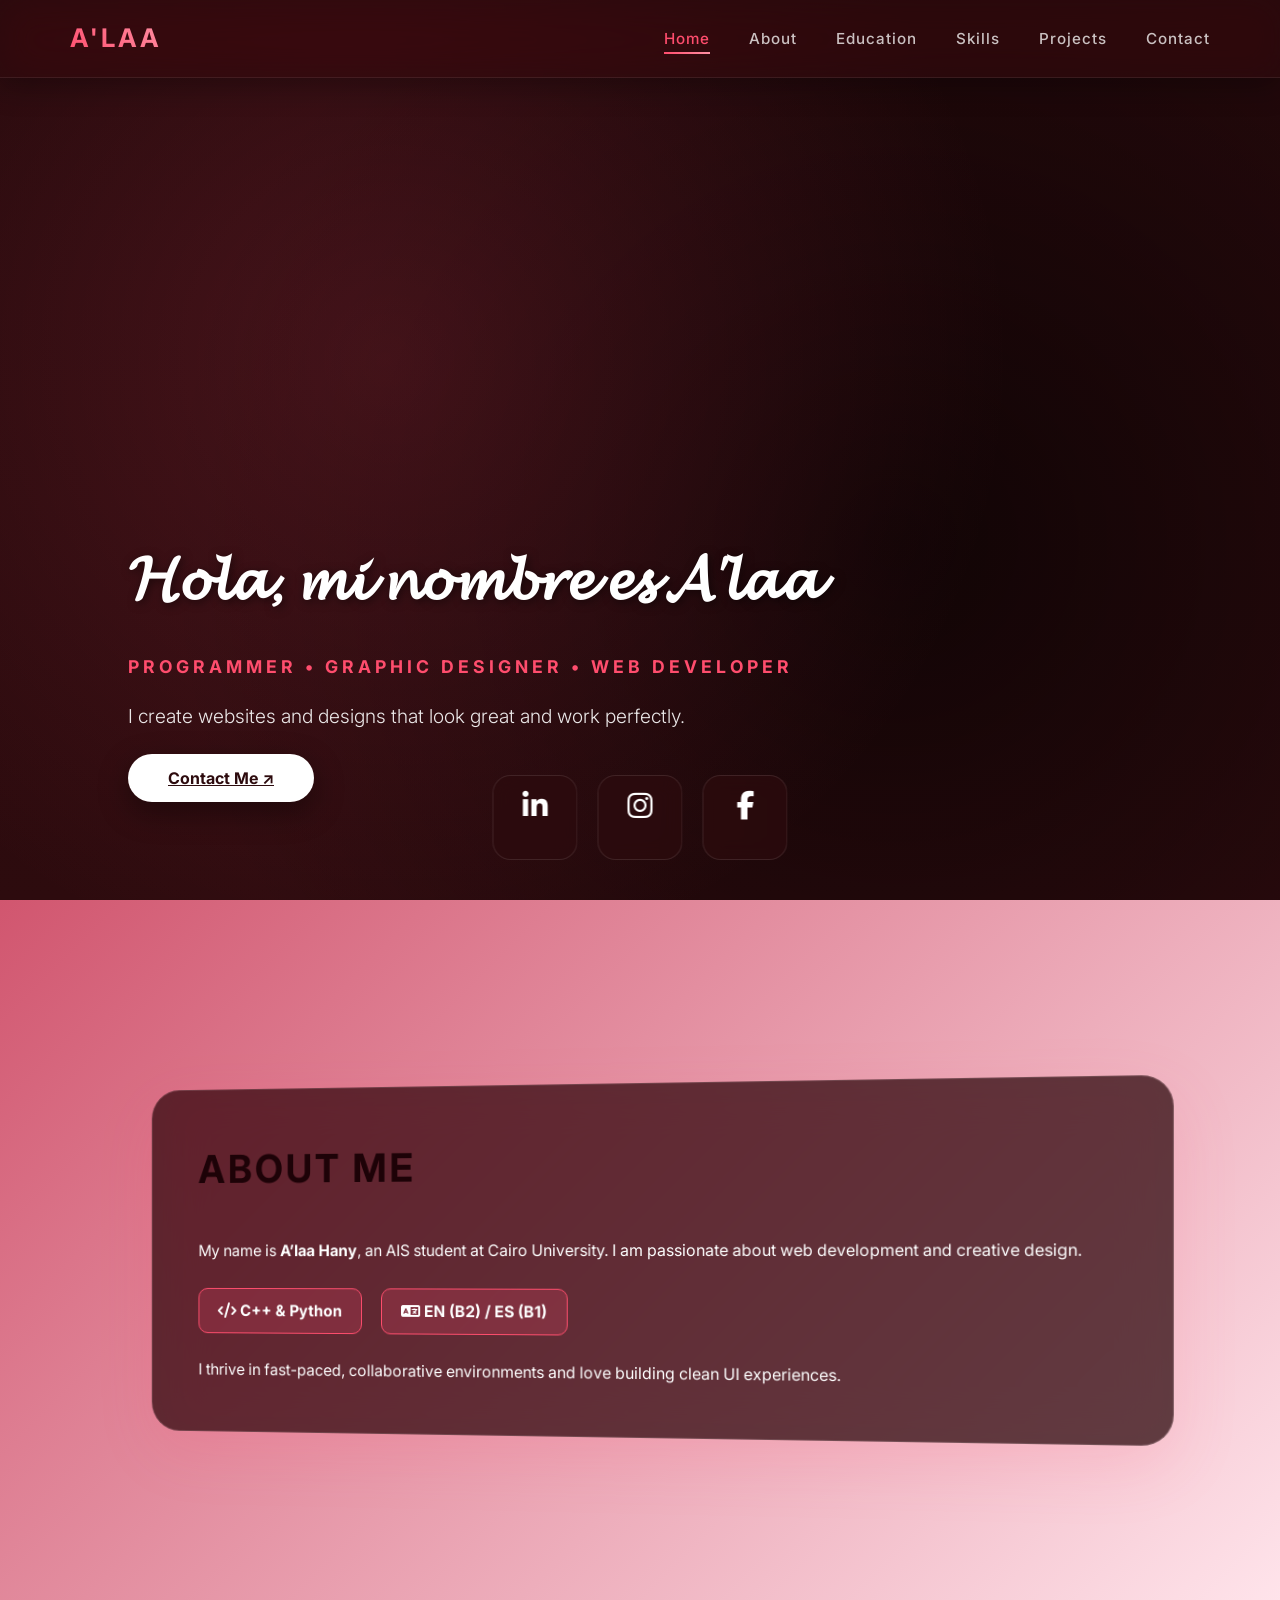
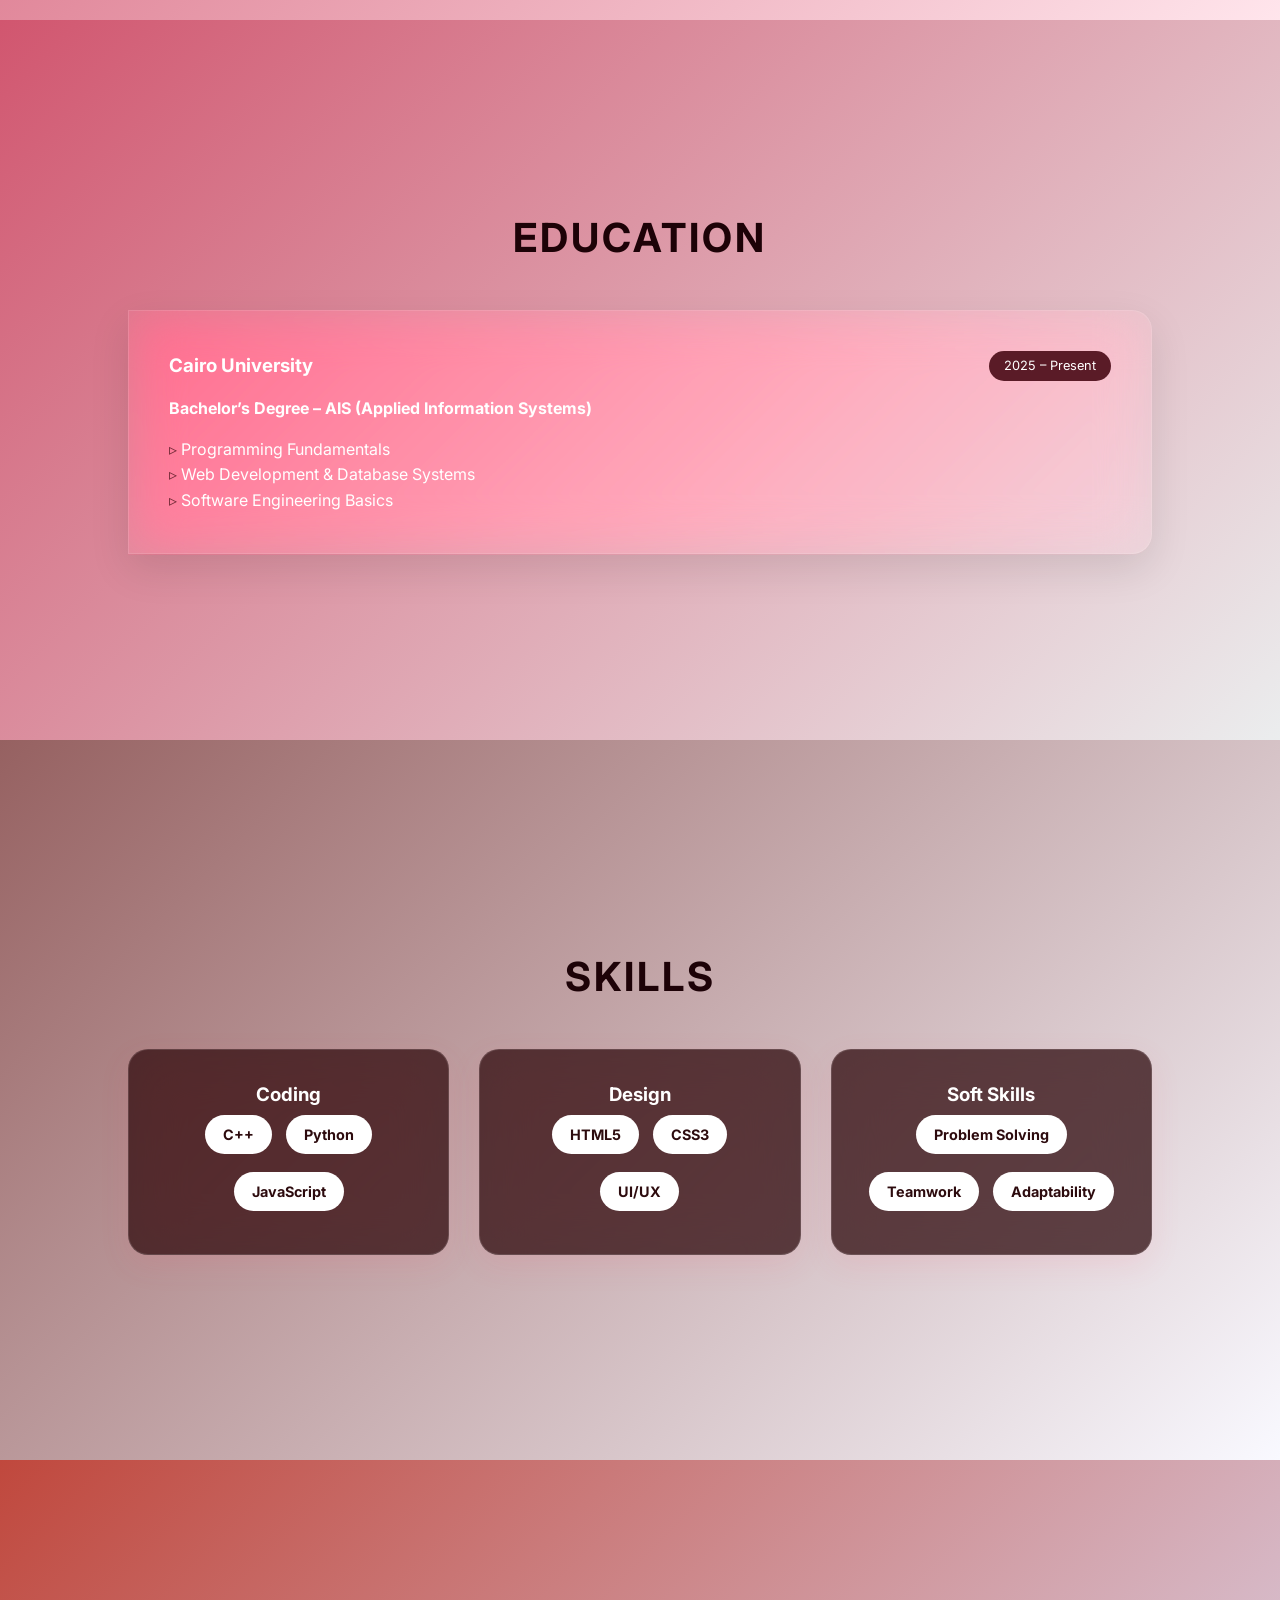
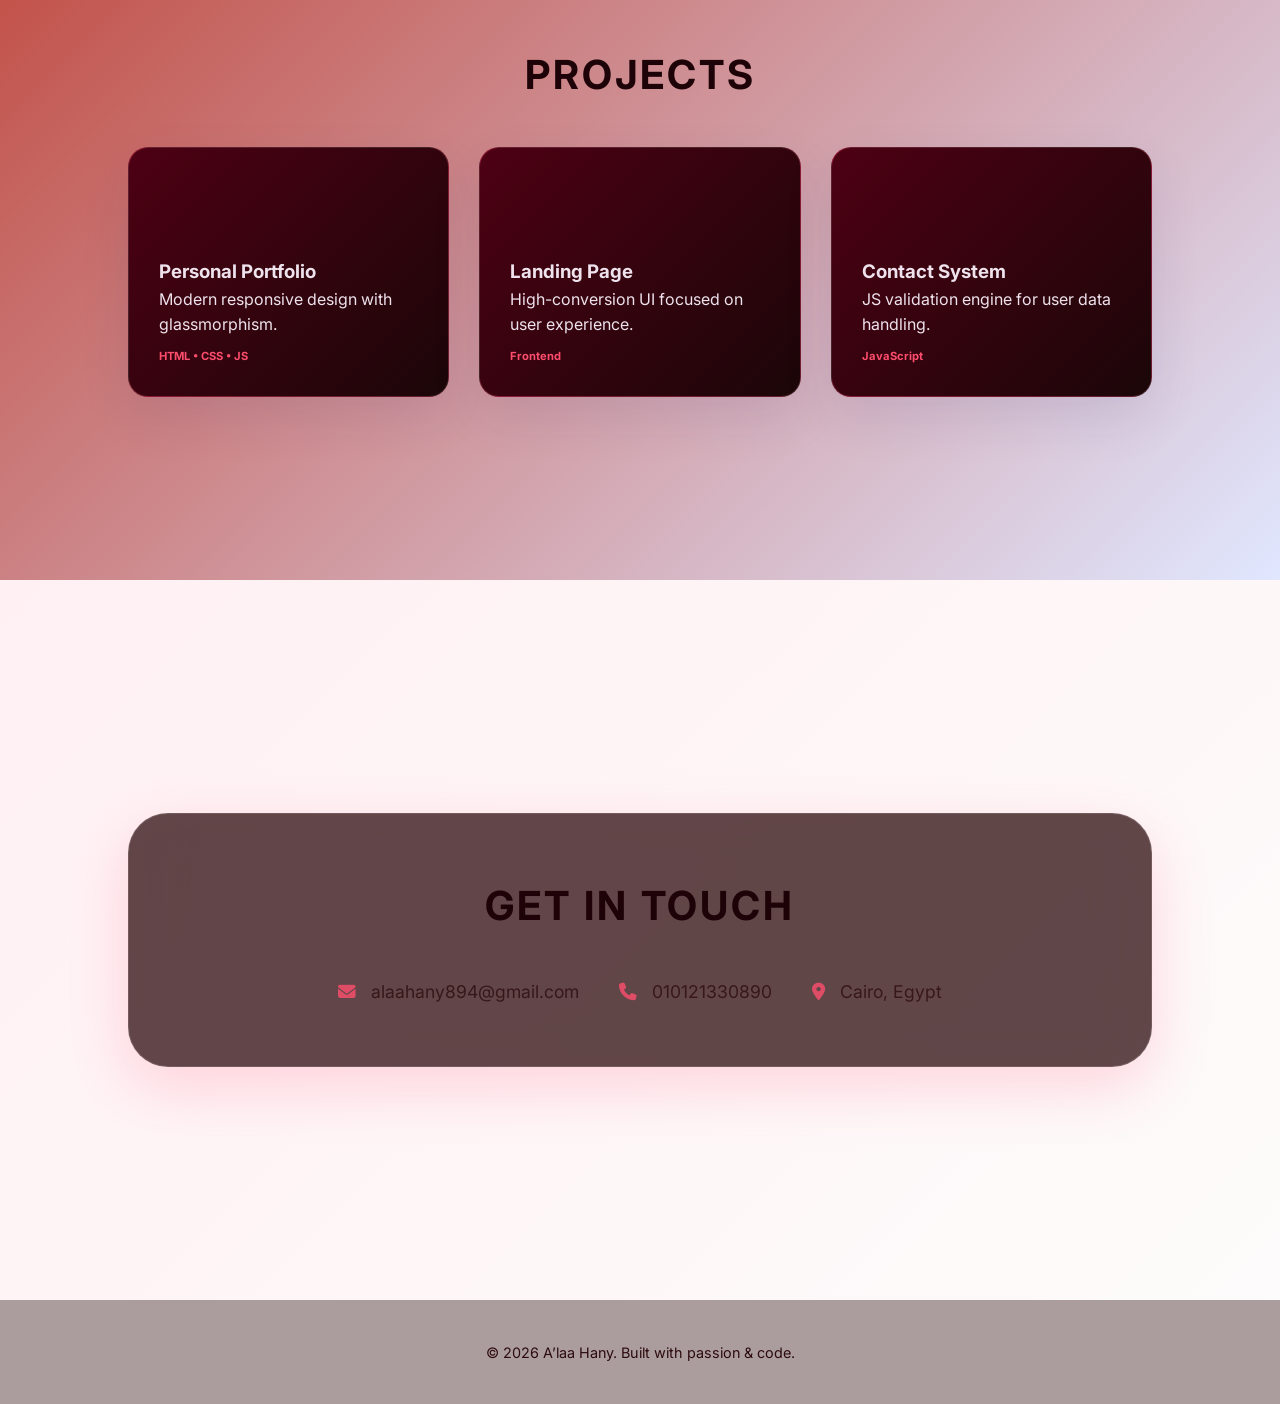
==== index.html @ 89773903 "Add files via upload" ====
<!DOCTYPE html>
<html lang="en">

<head>
    <meta charset="UTF-8">
    <meta name="viewport" content="width=device-width, initial-scale=1.0">
    <title>A'laa Hany | Portfolio</title>

    <link rel="stylesheet" href="https://cdnjs.cloudflare.com/ajax/libs/font-awesome/6.5.1/css/all.min.css">
    <link href="https://fonts.googleapis.com/css2?family=Great+Vibes&family=Inter:wght@300;400;700&display=swap"
        rel="stylesheet">

    <link rel="stylesheet" href="style.css">
</head>

<body>

    <!-- ================= NAVBAR ================= -->
    <nav>
        <div class="logo">A'laa</div>
        <div class="nav-links">
            <a href="#home" class="active">Home</a>
            <a href="#about">About</a>
            <a href="#education">Education</a>
            <a href="#skills">Skills</a>
            <a href="#projects">Projects</a>
            <a href="#contact">Contact</a>
        </div>
    </nav>

    <!-- ================= HERO ================= -->
    <section class="hero" id="home">
        <div class="hero-content">
            <h2 class="spanish-intro">𝓗𝓸𝓵𝓪, 𝓶𝓲 𝓷𝓸𝓶𝓫𝓻𝓮 𝓮𝓼 𝓐'𝓵𝓪𝓪</h2>

            <div class="roles">
                <span>Programmer</span> • <span>Graphic Designer</span> • <span>Web Developer</span>
            </div>

            <p class="description">
                I create websites and designs that look great and work perfectly.
            </p>

            <!-- FIXED BUTTON -->
            <a href="#contact" class="btn-primary">Contact Me ↗</a>
        </div>
    </section>

    <!-- ================= SOCIAL ================= -->
    <div class="social-icons">
        <a href="https://www.linkedin.com" target="_blank" class="icon linkedin">
            <i class="fa-brands fa-linkedin-in"></i>
            <span>LinkedIn</span>
        </a>

        <a href="https://www.instagram.com" target="_blank" class="icon instagram">
            <i class="fa-brands fa-instagram"></i>
            <span>Instagram</span>
        </a>

        <a href="https://www.facebook.com" target="_blank" class="icon facebook">
            <i class="fa-brands fa-facebook-f"></i>
            <span>Facebook</span>
        </a>
    </div>

    <!-- ================= ABOUT ================= -->
    <section class="section about-section" id="about">
        <div class="container">
            <div class="about-grid">
                <div class="about-text-box">
                    <h2 class="section-title">About Me</h2>

                    <p>
                        My name is <strong>A’laa Hany</strong>, an AIS student at Cairo University.
                        I am passionate about web development and creative design.
                    </p>

                    <div class="about-highlights">
                        <div class="highlight-item"><i class="fa-solid fa-code"></i> C++ & Python</div>
                        <div class="highlight-item"><i class="fa-solid fa-language"></i> EN (B2) / ES (B1)</div>
                    </div>

                    <p>
                        I thrive in fast-paced, collaborative environments and love building clean UI experiences.
                    </p>
                </div>
            </div>
        </div>
    </section>

    <!-- ================= EDUCATION ================= -->
    <section class="section education-section" id="education">
        <div class="container">
            <h2 class="section-title center">Education</h2>

            <div class="edu-card">
                <div class="edu-header">
                    <h3>Cairo University</h3>
                    <span class="year-badge">2025 – Present</span>
                </div>

                <h4>Bachelor’s Degree – AIS (Applied Information Systems)</h4>

                <ul class="edu-list">
                    <li>Programming Fundamentals</li>
                    <li>Web Development & Database Systems</li>
                    <li>Software Engineering Basics</li>
                </ul>
            </div>
        </div>
    </section>

    <!-- ================= SKILLS ================= -->
    <section class="section skills-section" id="skills">
        <div class="container">
            <h2 class="section-title center">Skills</h2>

            <div class="skills-grid">
                <div class="skill-category">
                    <h3>Coding</h3>
                    <div class="skill-tag">C++</div>
                    <div class="skill-tag">Python</div>
                    <div class="skill-tag">JavaScript</div>
                </div>

                <div class="skill-category">
                    <h3>Design</h3>
                    <div class="skill-tag">HTML5</div>
                    <div class="skill-tag">CSS3</div>
                    <div class="skill-tag">UI/UX</div>
                </div>

                <div class="skill-category">
                    <h3>Soft Skills</h3>
                    <div class="skill-tag">Problem Solving</div>
                    <div class="skill-tag">Teamwork</div>
                    <div class="skill-tag">Adaptability</div>
                </div>
            </div>
        </div>
    </section>

    <!-- ================= PROJECTS ================= -->
    <section class="section projects-section" id="projects">
        <div class="container">
            <h2 class="section-title center">Projects</h2>

            <div class="projects-grid">
                <div class="project-card">
                    <div class="p-content">
                        <h3>Personal Portfolio</h3>
                        <p>Modern responsive design with glassmorphism.</p>
                        <span class="p-tech">HTML • CSS • JS</span>
                    </div>
                </div>

                <div class="project-card">
                    <div class="p-content">
                        <h3>Landing Page</h3>
                        <p>High-conversion UI focused on user experience.</p>
                        <span class="p-tech">Frontend</span>
                    </div>
                </div>

                <div class="project-card">
                    <div class="p-content">
                        <h3>Contact System</h3>
                        <p>JS validation engine for user data handling.</p>
                        <span class="p-tech">JavaScript</span>
                    </div>
                </div>
            </div>
        </div>
    </section>

    <!-- ================= CONTACT ================= -->
    <section class="section contact-section" id="contact">
        <div class="container">
            <div class="contact-box">
                <h2 class="section-title">Get In Touch</h2>

                <div class="contact-info">
                    <div class="c-item"><i class="fa-solid fa-envelope"></i> alaahany894@gmail.com</div>
                    <div class="c-item"><i class="fa-solid fa-phone"></i> 010121330890</div>
                    <div class="c-item"><i class="fa-solid fa-location-dot"></i> Cairo, Egypt</div>
                </div>
            </div>
        </div>
    </section>

    <!-- ================= FOOTER ================= -->
    <footer class="footer">
        <p>© 2026 A’laa Hany. Built with passion & code.</p>
    </footer>

</body>

</html>
---- style.css ----
/* =========================
   ROOT & RESET
========================= */
:root {
    --burgundy-deep: #2d0b0e;
    --burgundy-main: #800020;
    --burgundy-glass: rgba(45, 11, 14, 0.75);
    --text-white: #ffffff;
    --fb-color: #1877F2;
    --li-color: #0077b5;
    --ig-grad: linear-gradient(45deg, #f09433 0%, #e6683c 25%, #dc2743 50%, #cc2366 75%, #bc1888 100%);
}

* {
    margin: 0;
    padding: 0;
    box-sizing: border-box;
}

html { scroll-behavior: smooth; }

body {
    font-family: 'Inter', sans-serif;
    background-color: var(--burgundy-deep);
    color: var(--text-white);
    overflow-x: hidden;
    line-height: 1.6;
}

/* =========================
   CINEMATIC HERO ANIMATION
========================= */
.hero {
    height: 100vh;
    display: flex;
    align-items: flex-end;
    padding: 0 0 12vh 10%;

    position: relative;
    overflow: hidden;

    background: url('../Lolawork/image/background.jpg') center/cover no-repeat;

    animation: cinematicMove 25s ease-in-out infinite alternate;
}

/* Overlay متحرك */
.hero::before {
    content: "";
    position: absolute;
    inset: 0;

    background: radial-gradient(circle at 30% 40%, rgba(255, 77, 109, 0.15), transparent 60%),
                radial-gradient(circle at 70% 60%, rgba(0, 0, 0, 0.6), transparent 70%),
                linear-gradient(to bottom, rgba(0,0,0,0.2), var(--burgundy-deep));

    z-index: 1;

    animation: overlayMove 20s ease-in-out infinite alternate;
}

/* content فوق */
.hero-content {
    position: relative;
    z-index: 2;
}

/* =========================
   KEYFRAMES
========================= */

/* حركة كاميرا (Zoom + Pan) */
@keyframes cinematicMove {
    0% {
        background-position: center;
        transform: scale(1);
    }
    50% {
        background-position: 55% 45%;
        transform: scale(1.05);
    }
    100% {
        background-position: 45% 55%;
        transform: scale(1.08);
    }
}

/* حركة الضوء */
@keyframes overlayMove {
    0% {
        opacity: 0.7;
        filter: blur(0px);
    }
    50% {
        opacity: 0.9;
        filter: blur(2px);
    }
    100% {
        opacity: 0.75;
        filter: blur(1px);
    }
}
/* =========================
   NAVBAR (HIGH-END STYLE)
========================= */
nav {
    display: flex;
    justify-content: space-between;
    align-items: center;

    position: fixed;
    top: 0;
    left: 0;

    width: 100%;
    padding: 18px 70px;

    background: rgba(45, 11, 14, 0.65);
    backdrop-filter: blur(18px) saturate(180%);

    border-bottom: 1px solid rgba(255, 255, 255, 0.08);

    box-shadow: 0 8px 30px rgba(0, 0, 0, 0.3);

    z-index: 1000;
}

/* LOGO */
.logo {
    font-weight: 700;
    font-size: 1.6rem;
    letter-spacing: 3px;
    text-transform: uppercase;

    background: linear-gradient(45deg, #ff4d6d, #ff8fa3);
    -webkit-background-clip: text;
    -webkit-text-fill-color: transparent;

    cursor: pointer;
    transition: 0.3s;
}

.logo:hover {
    transform: scale(1.05);
}

/* NAV LINKS */
.nav-links a {
    position: relative;

    color: white;
    text-decoration: none;
    margin-left: 35px;

    font-size: 0.95rem;
    font-weight: 500;
    letter-spacing: 1px;

    opacity: 0.75;
    transition: all 0.3s ease;
}

/* Hover effect (color + glow) */
.nav-links a:hover {
    opacity: 1;
    color: #ff4d6d;
}

/* Active link */
.nav-links a.active {
    opacity: 1;
    color: #ff4d6d;
}

/* Underline animation */
.nav-links a::after {
    content: "";
    position: absolute;
    left: 0;
    bottom: -6px;

    width: 0%;
    height: 2px;

    background: linear-gradient(90deg, #ff4d6d, #ff8fa3);
    transition: 0.3s ease;
}

.nav-links a:hover::after,
.nav-links a.active::after {
    width: 100%;
}

/* Optional: subtle hover lift */
.nav-links a:hover {
    transform: translateY(-2px);
}

/* =========================
   HERO SECTION & ANIMATIONS
========================= */
.hero {
    height: 100vh;
    display: flex;
    align-items: flex-end;
    padding: 0 0 12vh 10%;
}

.hero-content { animation: heroIntro 1.5s ease-out; }

.spanish-intro {
    font-family: 'Great Vibes', cursive;
    font-size: 4rem;
    margin-bottom: 15px;
    text-shadow: 2px 2px 10px rgba(0,0,0,0.5);
}
/* =========================
   NEW HIGH-END LIGHT SECTIONS
========================= */

/* خلفية عامة لكل السيكشنز بعد الهيرو */
.section {
    position: relative;
    z-index: 1;
}

/* =========================
   ABOUT (Soft Glass Light)
========================= */
.about-section {
    background: linear-gradient(135deg, #d1566f, #ffe5ec);
}

.about-grid {
    background: rgba(255,255,255,0.7);
    backdrop-filter: blur(20px);
    border: 1px solid rgba(255, 77, 109, 0.2);
    box-shadow: 0 20px 60px rgba(255, 77, 109, 0.15);
}

.section-title {
    color: #b3003c;
}

/* =========================
   EDUCATION (Clean Luxury Card)
========================= */
.education-section {
    background: linear-gradient(135deg, #d1566f, #ebedee);
}

.edu-card {
    background: white;
      border: 1px solid rgba(255, 77, 109, 0.2);
    border-left: 6px solid #150205;
    box-shadow: 0 15px 40px rgba(0,0,0,0.1);
}

.edu-card:hover {
    transform: translateY(-8px) scale(1.02);
}

/* =========================
   SKILLS (Modern Color Blocks)
========================= */
.skills-section {
    background: linear-gradient(135deg, #966161, #f9f9ff);
}

.skill-category {
    background: linear-gradient(135deg, #be6262, #c55271);
    border: 1px solid rgba(255,77,109,0.15);
    box-shadow: 0 10px 30px rgba(255,77,109,0.1);
}

.skill-tag {
    background: #ff4d6d;
    color: white;
}

.skill-tag:hover {
    background: #b3003c;
}

/* =========================
   PROJECTS (Premium Dark-Light Mix)
========================= */
.projects-section {
    background: linear-gradient(135deg, #c0483d, #e0e7ff);
}

.project-card {
    background: linear-gradient(135deg, #e71111, #ffe5ec);
    color: #eee2ec;
    box-shadow: 0 20px 50px rgba(41, 37, 107, 0.1);
}

.project-card::before {
    background: rgba(255, 77, 109, 0.1);
}

.project-card:hover {
    transform: translateY(-10px) scale(1.03);
}

/* =========================
   CONTACT (Luxury Center Card)
========================= */
.contact-section {
    background: linear-gradient(135deg, #fff0f3, #fdfbfb);
}

.contact-box {
    background: white;
    box-shadow: 0 20px 60px rgba(255,77,109,0.2);
    border: 1px solid rgba(255,77,109,0.2);
}

.c-item {
    color: #2d0b0e;
}

/* =========================
   FOOTER (Clean Finish)
========================= */
.footer {
    background: #ffffff;
    color: #2d0b0e;
    border-top: none;
}

.roles {
    font-size: 1.1rem;
    font-weight: 700;
    text-transform: uppercase;
    letter-spacing: 4px;
    color: #ff4d6d;
    margin-bottom: 20px;
}

.description {
    font-size: 1.2rem;
    max-width: 600px;
    margin-bottom: 35px;
    font-weight: 300;
    opacity: 0.9;
}

.btn-primary {
    background: white;
    color: var(--burgundy-deep);
    border: none;
    padding: 14px 40px;
    border-radius: 50px;
    font-weight: 700;
    cursor: pointer;
    transition: 0.4s;
    box-shadow: 0 10px 30px rgba(0,0,0,0.4);
}

.btn-primary:hover {
    background: var(--burgundy-main);
    color: white;
    transform: translateY(-5px);
    box-shadow: 0 15px 35px rgba(128, 0, 32, 0.5);
}

/* =========================
   SOCIAL ICONS (DYNAMIC)
========================= */
/* =========================
   SOCIAL ICONS (HOME ONLY)
========================= */
.social-icons {
    position: absolute; /* بدل fixed */
    bottom: 40px;
    left: 50%;
    transform: translateX(-50%);

    display: flex;
    gap: 20px;

    z-index: 2; /* فوق الـ overlay */
}
.icon {
    display: flex;
    flex-direction: column; /* Icon above text */
    align-items: center;
    justify-content: center;
    width: 85px;
    height: 85px;
    background: var(--burgundy-glass);
    backdrop-filter: blur(10px);
    border: 1px solid rgba(255,255,255,0.1);
    border-radius: 18px;
    text-decoration: none;
    color: white;
    transition: 0.4s cubic-bezier(0.175, 0.885, 0.32, 1.275);
}

.icon i { font-size: 1.8rem; margin-bottom: 8px; transition: 0.3s; }
.icon span { font-size: 0.65rem; text-transform: uppercase; font-weight: 700; letter-spacing: 1px; opacity: 0; transform: translateY(10px); transition: 0.3s; }

/* HOVER STATES */
.icon:hover { transform: translateY(-15px); border-color: rgba(255,255,255,0.3); }
.icon:hover span { opacity: 1; transform: translateY(0); }

.facebook:hover { background: var(--fb-color); box-shadow: 0 10px 20px rgba(24, 119, 242, 0.4); }
.linkedin:hover { background: var(--li-color); box-shadow: 0 10px 20px rgba(0, 119, 181, 0.4); }
.instagram:hover { background: var(--ig-grad); box-shadow: 0 10px 20px rgba(220, 39, 67, 0.4); }

/* =========================
   KEYFRAMES
========================= */
@keyframes heroIntro {
    from { opacity: 0; transform: translateY(50px); filter: blur(10px); }
    to { opacity: 1; transform: translateY(0); filter: blur(0); }
}

@keyframes slowZoom {
    from { transform: scale(1); }
    to { transform: scale(1.1); }
}

/* Responsive */
@media (max-width: 768px) {
    nav { width: 95%; padding: 1rem 5%; }
    .spanish-intro { font-size: 2.8rem; }
    .social-icons { gap: 10px; }
    .icon { width: 70px; height: 70px; }
}
/* General Section Styling */
.section {
    padding: 100px 10%;
    min-height: 80vh;
    display: flex;
    align-items: center;
}

.container { width: 100%; max-width: 1100px; margin: 0 auto; }

.section-title {
    font-size: 2.5rem;
    margin-bottom: 40px;
    color: #1d0207;
    text-transform: uppercase;
    letter-spacing: 3px;
}

.section-title.center { text-align: center; }

/* ABOUT: Floating Glass Style */
.about-grid {
    background: var(--burgundy-glass);
    padding: 50px;
    border-radius: 30px;
    border: 1px solid rgba(255,255,255,0.1);
    backdrop-filter: blur(10px);
    transform: perspective(1000px) rotateY(-5deg);
    transition: 0.5s;
}

.about-grid:hover { transform: perspective(1000px) rotateY(0deg); }

.about-highlights {
    display: flex;
    gap: 20px;
    margin: 25px 0;
}

.highlight-item {
    background: rgba(255, 77, 109, 0.2);
    padding: 10px 20px;
    border-radius: 10px;
    border: 1px solid #ff4d6d;
    font-weight: bold;
}

/* EDUCATION: Modern Minimalist Card */
.edu-card {
    background: rgba(255,255,255,0.05);
    border-left: 4px solid #601623;
    padding: 40px;
    border-radius: 0 20px 20px 0;
    transition: 0.3s;
}

.edu-card:hover { background: rgba(255,255,255,0.1); transform: scale(1.02); }

.edu-header { display: flex; justify-content: space-between; align-items: center; margin-bottom: 15px; }

.year-badge { background: #5a1b27; padding: 5px 15px; border-radius: 20px; font-size: 0.8rem; }

.edu-list { list-style: none; margin-top: 15px; }
.edu-list li::before { content: "▹ "; color: #732a37; }

/* SKILLS: Staggered Tags */
.skills-grid {
    display: grid;
    grid-template-columns: repeat(auto-fit, minmax(250px, 1fr));
    gap: 30px;
}

.skill-category {
    background: var(--burgundy-glass);
    padding: 30px;
    border-radius: 20px;
    text-align: center;
}

.skill-tag {
    display: inline-block;
    background: white;
    color: var(--burgundy-deep);
    padding: 8px 18px;
    margin: 5px;
    border-radius: 50px;
    font-weight: 700;
    font-size: 0.9rem;
    transition: 0.3s;
}

.skill-tag:hover { background: #ff4d6d; color: white; transform: translateY(-5px); }

/* PROJECTS: Dark Elegant Cards */
.projects-grid {
    display: grid;
    grid-template-columns: repeat(auto-fit, minmax(300px, 1fr));
    gap: 30px;
}

.project-card {
    height: 250px;
    background: linear-gradient(135deg, var(--burgundy-main), #2d0b0e);
    border-radius: 20px;
    display: flex;
    align-items: flex-end;
    padding: 30px;
    position: relative;
    overflow: hidden;
    border: 1px solid rgba(255,255,255,0.1);
}

.project-card::before {
    content: "";
    position: absolute;
    top: 0; left: 0; width: 100%; height: 100%;
    background: rgba(0,0,0,0.4);
    transition: 0.4s;
}

.project-card:hover::before { background: rgba(0,0,0,0.1); }

.p-content { position: relative; z-index: 1; }

.p-tech { font-size: 0.7rem; color: #ff4d6d; font-weight: bold; margin-top: 10px; display: block; }

/* CONTACT & FOOTER */
.contact-box {
    width: 100%;
    text-align: center;
    background: var(--burgundy-glass);
    padding: 60px;
    border-radius: 40px;
}

.contact-info {
    display: flex;
    flex-wrap: wrap;
    justify-content: center;
    gap: 40px;
    margin-top: 30px;
}

.c-item { font-size: 1.1rem; opacity: 0.8; }
.c-item i { color: #ff4d6d; margin-right: 10px; }

.footer {
    text-align: center;
    padding: 40px;
    border-top: 1px solid rgba(255,255,255,0.1);
    font-size: 0.9rem;
    opacity: 0.6;
}

/* Responsive Fix */
@media (max-width: 768px) {
    .section { padding: 60px 5%; }
    .about-grid { transform: none; }
    .about-grid:hover { transform: none; }
}
/* =========================
   HIGH-END ANIMATION SYSTEM
========================= */

/* Scroll reveal base */
.reveal {
    opacity: 0;
    transform: translateY(60px);
    transition: all 1s cubic-bezier(0.16, 1, 0.3, 1);
}

.reveal.active {
    opacity: 1;
    transform: translateY(0);
}

/* Smooth floating effect */
@keyframes floatSoft {
    0% { transform: translateY(0px); }
    50% { transform: translateY(-10px); }
    100% { transform: translateY(0px); }
}

/* Light sweep effect */
@keyframes shine {
    0% { background-position: -200% 0; }
    100% { background-position: 200% 0; }
}

/* =========================
   ABOUT ENHANCED
========================= */
.about-grid {
    transition: 0.6s ease;
}

.about-grid:hover {
    transform: translateY(-10px) scale(1.01);
    box-shadow: 0 30px 80px rgba(255, 77, 109, 0.25);
}

/* =========================
   SKILLS ANIMATION
========================= */
.skill-category {
    animation: floatSoft 6s ease-in-out infinite;
}

.skill-category:nth-child(2) {
    animation-delay: 1s;
}

.skill-category:nth-child(3) {
    animation-delay: 2s;
}

.skill-tag {
    position: relative;
    overflow: hidden;
}

.skill-tag::before {
    content: "";
    position: absolute;
    top: 0;
    left: -200%;
    width: 200%;
    height: 100%;
    background: linear-gradient(120deg, transparent, rgba(255,255,255,0.6), transparent);
}

.skill-tag:hover::before {
    animation: shine 1s ease;
}

/* =========================
   PROJECTS HIGH-END CARD
========================= */
.project-card {
    transition: 0.6s cubic-bezier(0.16, 1, 0.3, 1);
}

.project-card:hover {
    transform: translateY(-15px) rotateX(5deg) rotateY(-5deg);
    box-shadow: 0 40px 80px rgba(0,0,0,0.2);
}

/* =========================
   CONTACT LUXURY EFFECT
========================= */
.contact-box {
    transition: 0.6s ease;
}

.contact-box:hover {
    transform: scale(1.02);
    box-shadow: 0 40px 100px rgba(139, 53, 69, 0.3);
}
.reveal {
    opacity: 0;
    transform: translateY(80px) scale(0.98);
    filter: blur(8px);
    transition: all 1s cubic-bezier(0.16, 1, 0.3, 1);
}

.reveal.active {
    opacity: 1;
    transform: translateY(0) scale(1);
    filter: blur(0);
}
.project-card,
.skill-category,
.edu-card {
    transition-delay: 0s;
}

.project-card:nth-child(1) { transition-delay: 0.1s; }
.project-card:nth-child(2) { transition-delay: 0.2s; }
.project-card:nth-child(3) { transition-delay: 0.3s; }
.project-card,
.skill-category,
.edu-card {
    transition-delay: 0s;
}

.project-card:nth-child(1) { transition-delay: 0.1s; }
.project-card:nth-child(2) { transition-delay: 0.2s; }
.project-card:nth-child(3) { transition-delay: 0.3s; }
.project-card {
    transform-style: preserve-3d;
}

.project-card:hover {
    transform: 
        translateY(-15px) 
        rotateX(8deg) 
        rotateY(-8deg)
        scale(1.03);
}
.about-grid,
.edu-card,
.skill-category,
.contact-box {
    backdrop-filter: blur(25px) saturate(180%);
    -webkit-backdrop-filter: blur(25px) saturate(180%);
    border: 1px solid rgba(255,255,255,0.12);
}
.hero::before {
    animation: glowShift 12s ease-in-out infinite alternate;
}

@keyframes glowShift {
    0% {
        background-position: 0% 50%;
        opacity: 0.6;
    }
    50% {
        opacity: 0.9;
    }
    100% {
        background-position: 100% 50%;
        opacity: 0.7;
    }
}
html {
    scroll-behavior: smooth;
}
/* =========================
   MOBILE (Phones)
========================= */
@media screen and (max-width: 576px) {

    nav {
        padding: 15px 20px;
    }

    .nav-links {
        display: none; /* ممكن بعد كده نعملها menu */
    }

    .hero {
        padding: 0 20px 10vh 20px;
        align-items: center;
        text-align: center;
    }

    .spanish-intro {
        font-size: 2.2rem;
    }

    .description {
        font-size: 1rem;
    }

    .section {
        padding: 50px 20px;
        flex-direction: column;
    }

    .about-grid {
        padding: 25px;
        transform: none;
    }

    .about-highlights {
        flex-direction: column;
    }

    .skills-grid,
    .projects-grid {
        grid-template-columns: 1fr;
    }

    .social-icons {
        gap: 10px;
    }

    .icon {
        width: 60px;
        height: 60px;
    }
}


/* =========================
   TABLET
========================= */
@media screen and (min-width: 577px) and (max-width: 992px) {

    nav {
        padding: 15px 40px;
    }

    .hero {
        padding: 0 40px 10vh 40px;
    }

    .spanish-intro {
        font-size: 3rem;
    }

    .section {
        padding: 70px 40px;
    }

    .skills-grid {
        grid-template-columns: repeat(2, 1fr);
    }

    .projects-grid {
        grid-template-columns: repeat(2, 1fr);
    }
}


/* =========================
   LAPTOP & DESKTOP
========================= */
@media screen and (min-width: 993px) {

    .hero {
        padding: 0 0 12vh 10%;
    }

    .skills-grid {
        grid-template-columns: repeat(3, 1fr);
    }

    .projects-grid {
        grid-template-columns: repeat(3, 1fr);
    }
}
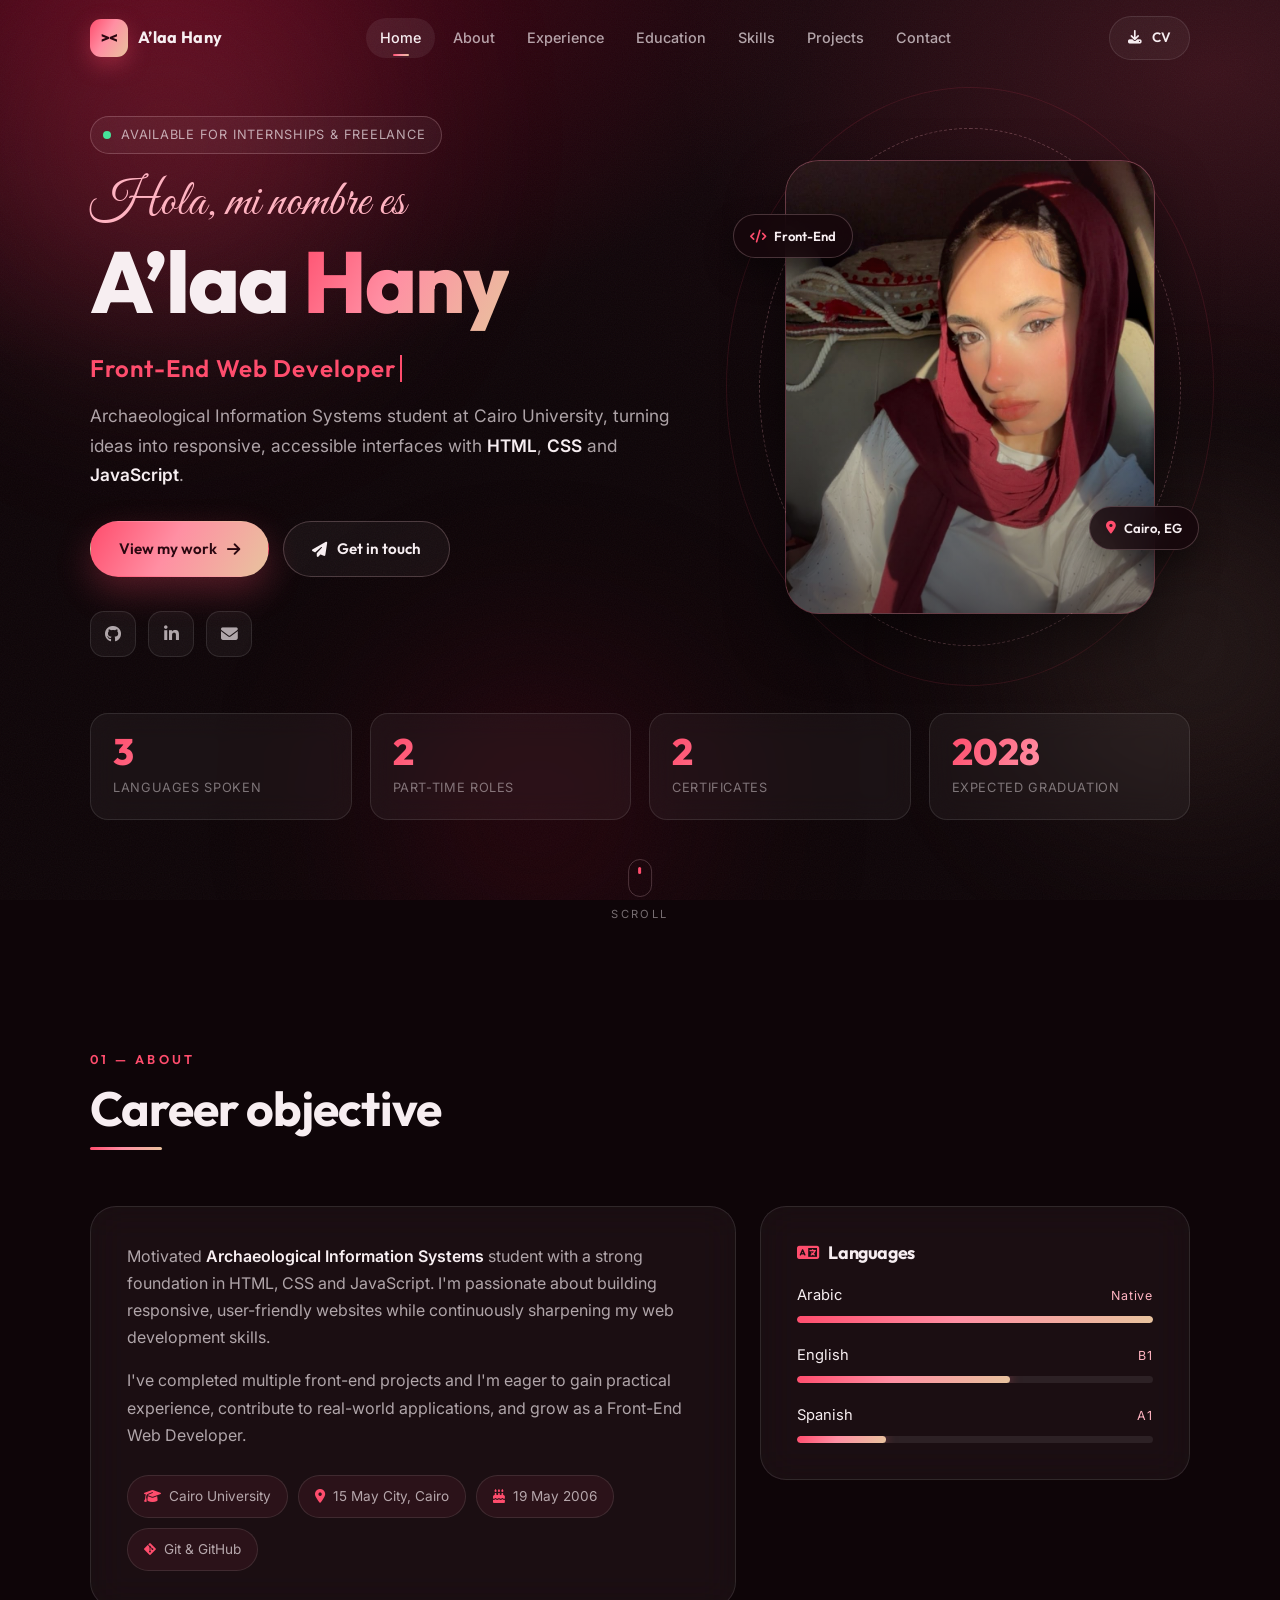
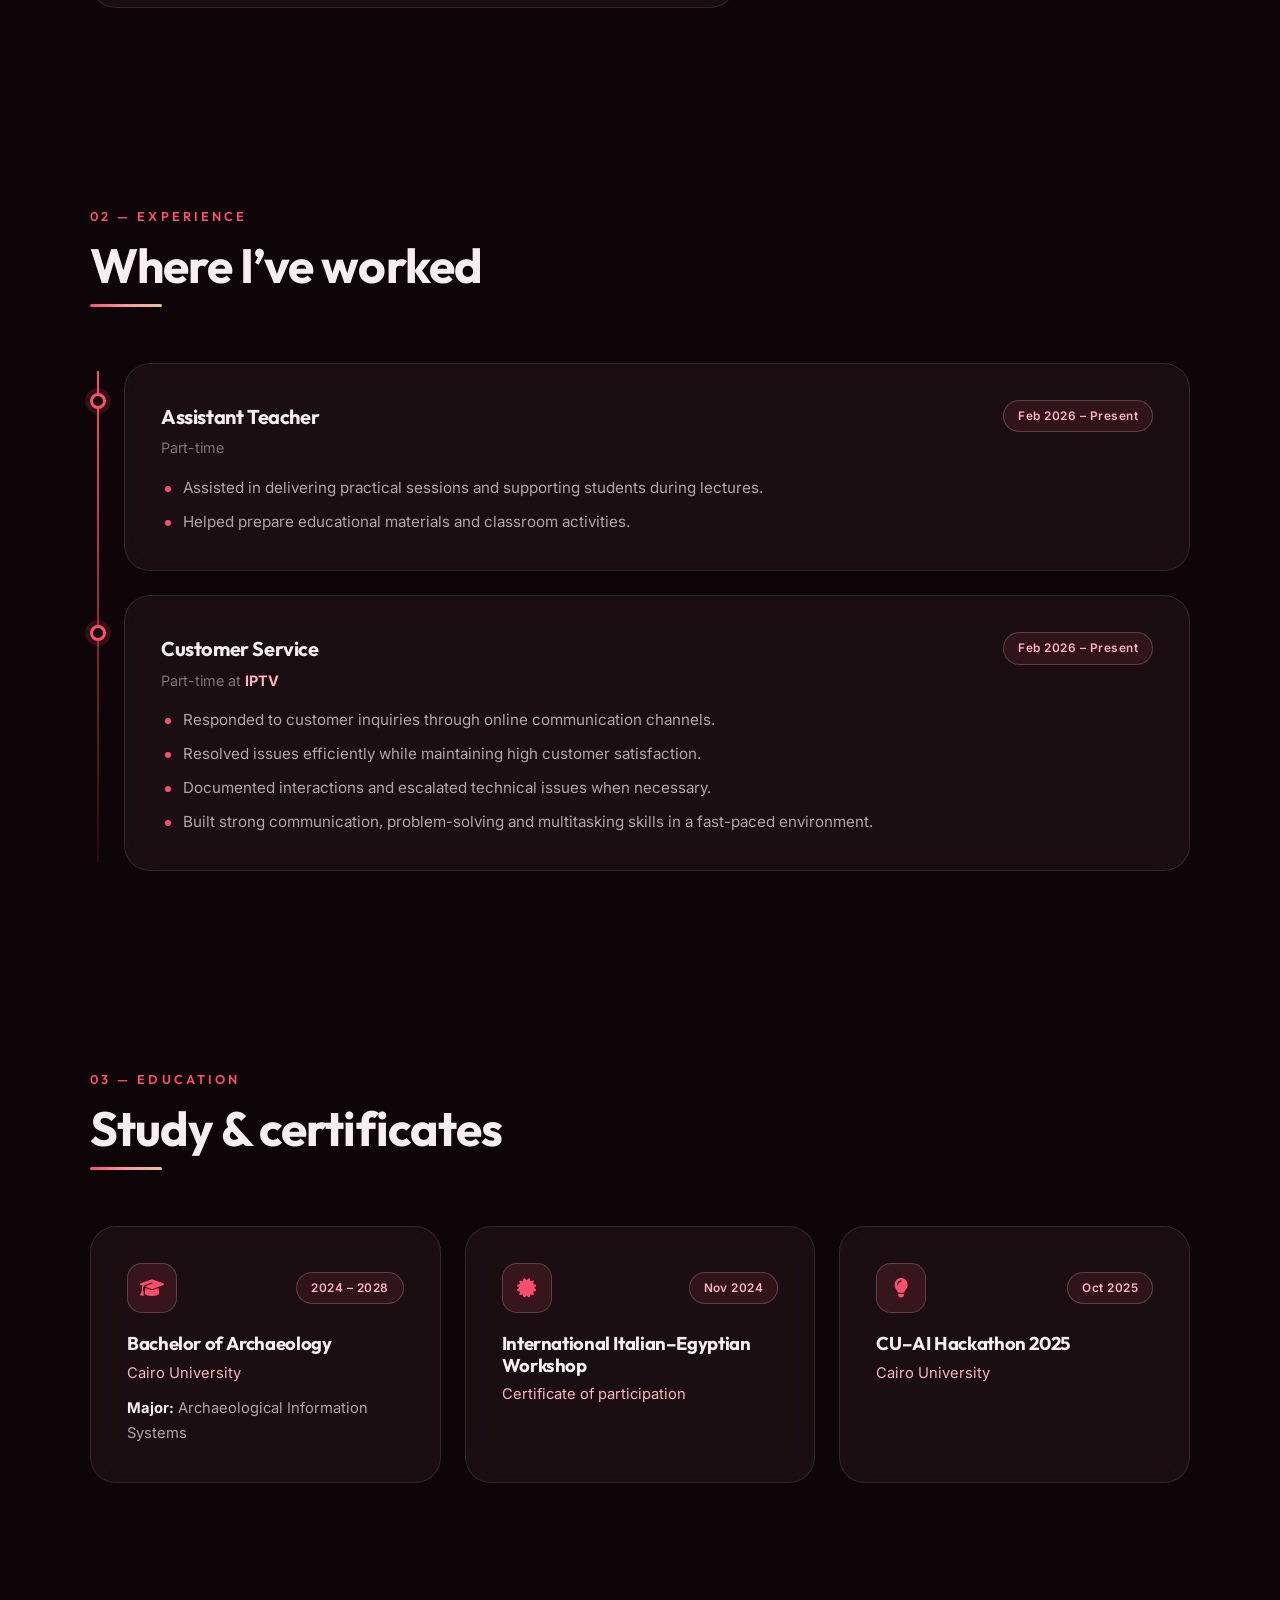
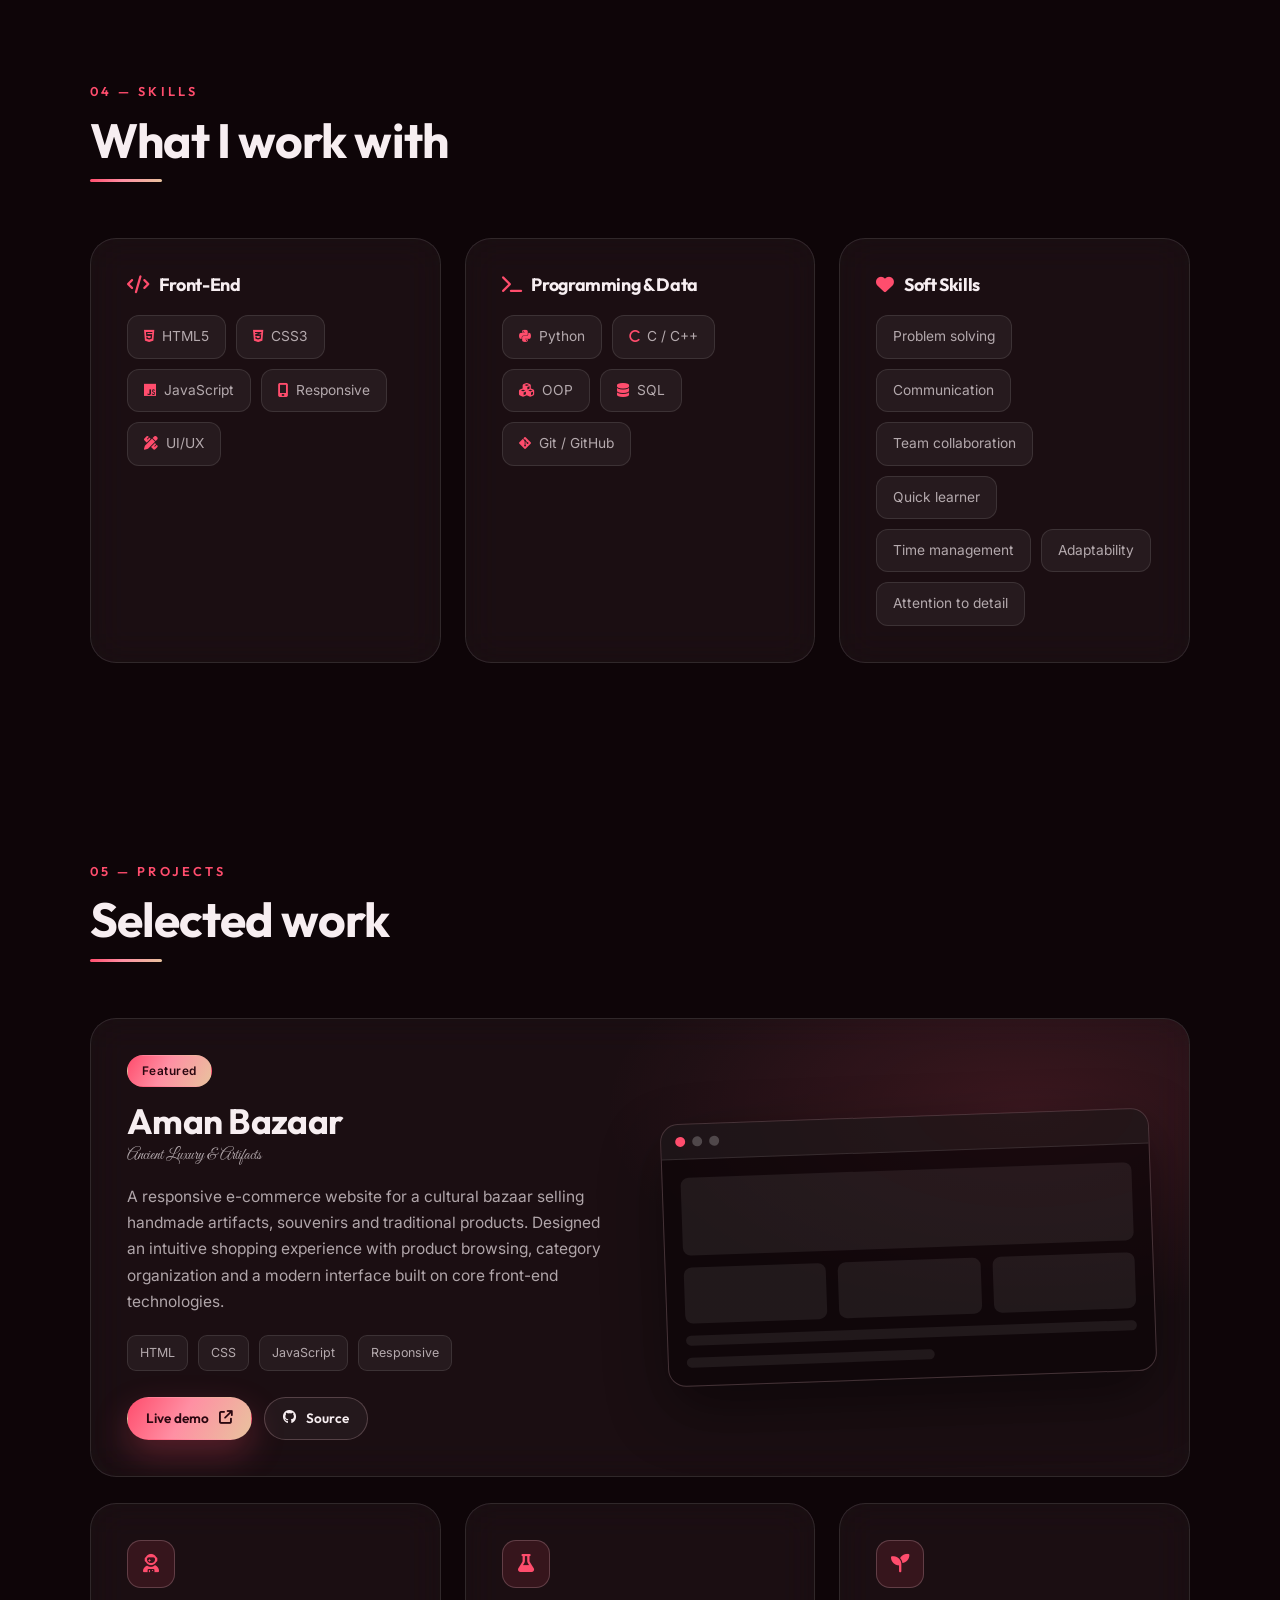
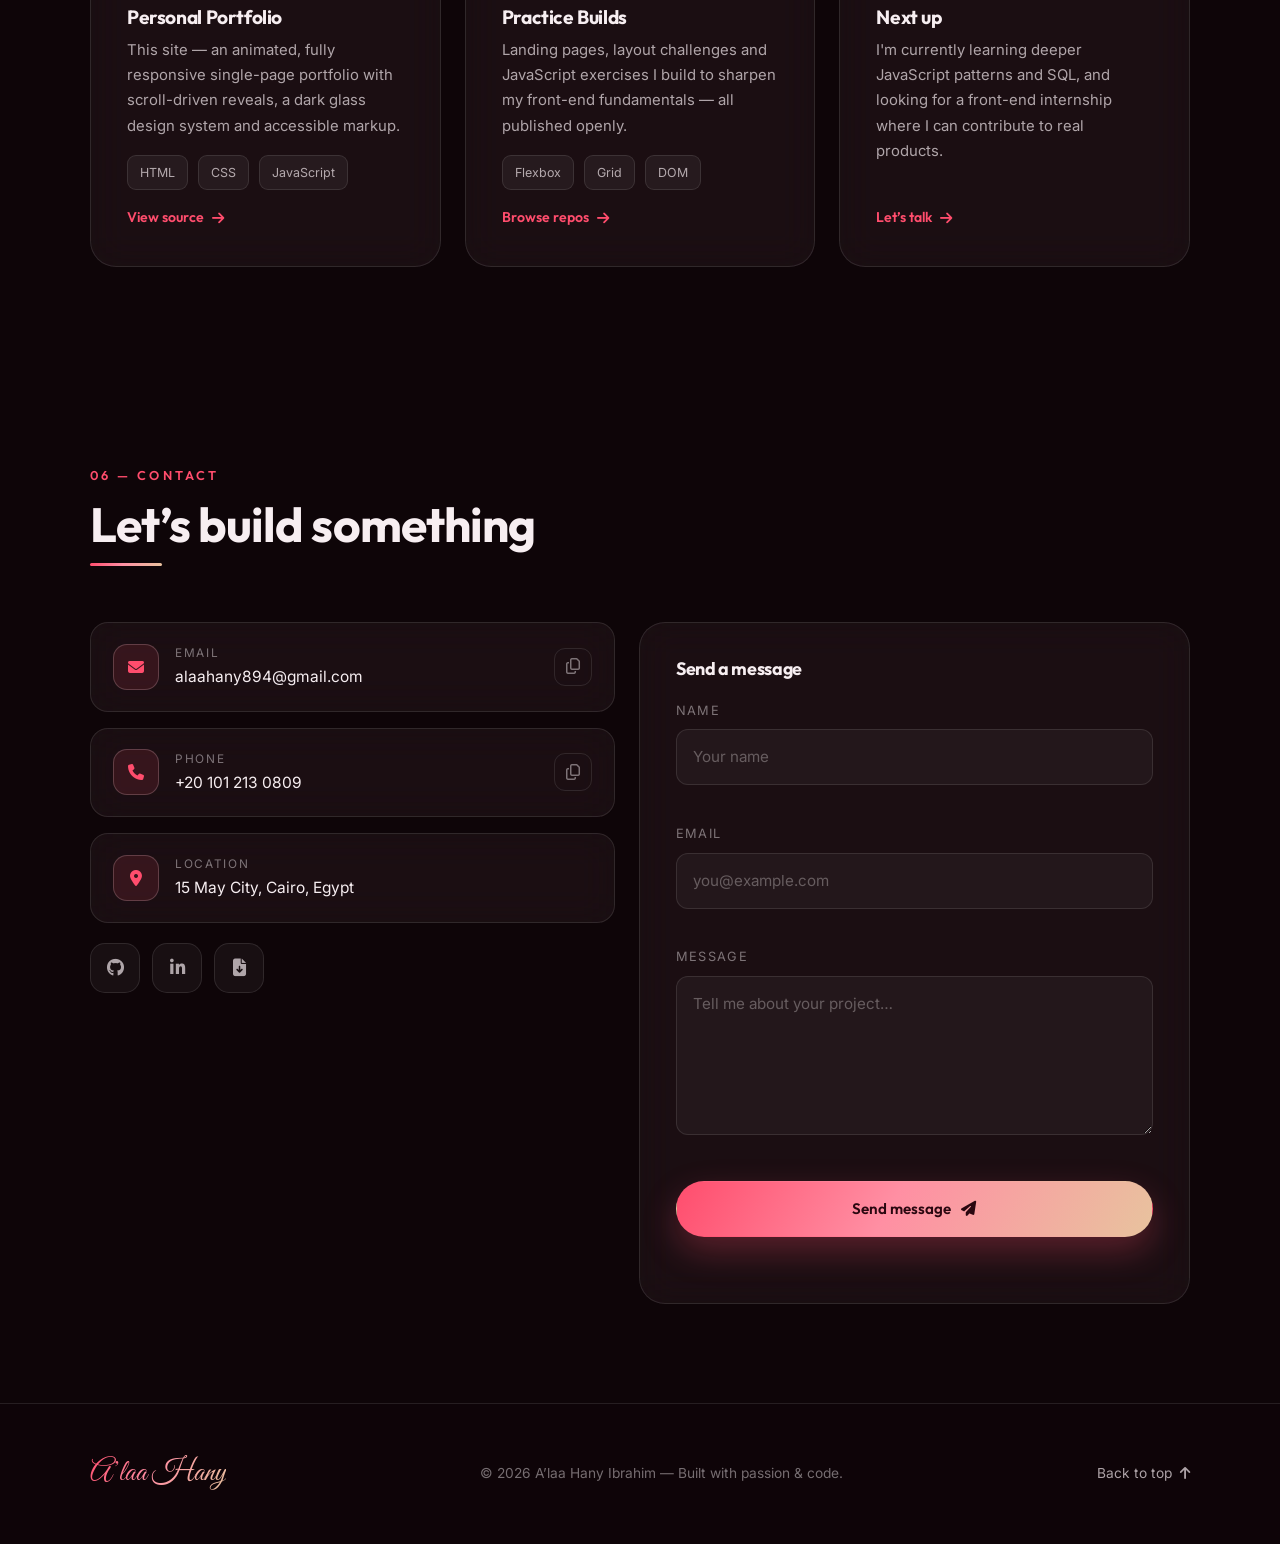
==== commit 937db856: "redesign and enhance design" ====
--- a/index.html
+++ b/index.html
@@ -1,199 +1,548 @@
-<!DOCTYPE html>
-<html lang="en">
-
-<head>
-    <meta charset="UTF-8">
-    <meta name="viewport" content="width=device-width, initial-scale=1.0">
-    <title>A'laa Hany | Portfolio</title>
-
-    <link rel="stylesheet" href="https://cdnjs.cloudflare.com/ajax/libs/font-awesome/6.5.1/css/all.min.css">
-    <link href="https://fonts.googleapis.com/css2?family=Great+Vibes&family=Inter:wght@300;400;700&display=swap"
-        rel="stylesheet">
-
-    <link rel="stylesheet" href="style.css">
-</head>
-
-<body>
-
-    <!-- ================= NAVBAR ================= -->
-    <nav>
-        <div class="logo">A'laa</div>
-        <div class="nav-links">
-            <a href="#home" class="active">Home</a>
-            <a href="#about">About</a>
-            <a href="#education">Education</a>
-            <a href="#skills">Skills</a>
-            <a href="#projects">Projects</a>
-            <a href="#contact">Contact</a>
-        </div>
-    </nav>
-
-    <!-- ================= HERO ================= -->
-    <section class="hero" id="home">
-        <div class="hero-content">
-            <h2 class="spanish-intro">𝓗𝓸𝓵𝓪, 𝓶𝓲 𝓷𝓸𝓶𝓫𝓻𝓮 𝓮𝓼 𝓐'𝓵𝓪𝓪</h2>
-
-            <div class="roles">
-                <span>Programmer</span> • <span>Graphic Designer</span> • <span>Web Developer</span>
-            </div>
-
-            <p class="description">
-                I create websites and designs that look great and work perfectly.
-            </p>
-
-            <!-- FIXED BUTTON -->
-            <a href="#contact" class="btn-primary">Contact Me ↗</a>
-        </div>
-    </section>
-
-    <!-- ================= SOCIAL ================= -->
-    <div class="social-icons">
-        <a href="https://www.linkedin.com" target="_blank" class="icon linkedin">
-            <i class="fa-brands fa-linkedin-in"></i>
-            <span>LinkedIn</span>
-        </a>
-
-        <a href="https://www.instagram.com" target="_blank" class="icon instagram">
-            <i class="fa-brands fa-instagram"></i>
-            <span>Instagram</span>
-        </a>
-
-        <a href="https://www.facebook.com" target="_blank" class="icon facebook">
-            <i class="fa-brands fa-facebook-f"></i>
-            <span>Facebook</span>
-        </a>
-    </div>
-
-    <!-- ================= ABOUT ================= -->
-    <section class="section about-section" id="about">
-        <div class="container">
-            <div class="about-grid">
-                <div class="about-text-box">
-                    <h2 class="section-title">About Me</h2>
-
-                    <p>
-                        My name is <strong>A’laa Hany</strong>, an AIS student at Cairo University.
-                        I am passionate about web development and creative design.
-                    </p>
-
-                    <div class="about-highlights">
-                        <div class="highlight-item"><i class="fa-solid fa-code"></i> C++ & Python</div>
-                        <div class="highlight-item"><i class="fa-solid fa-language"></i> EN (B2) / ES (B1)</div>
-                    </div>
-
-                    <p>
-                        I thrive in fast-paced, collaborative environments and love building clean UI experiences.
-                    </p>
-                </div>
-            </div>
-        </div>
-    </section>
-
-    <!-- ================= EDUCATION ================= -->
-    <section class="section education-section" id="education">
-        <div class="container">
-            <h2 class="section-title center">Education</h2>
-
-            <div class="edu-card">
-                <div class="edu-header">
-                    <h3>Cairo University</h3>
-                    <span class="year-badge">2025 – Present</span>
-                </div>
-
-                <h4>Bachelor’s Degree – AIS (Applied Information Systems)</h4>
-
-                <ul class="edu-list">
-                    <li>Programming Fundamentals</li>
-                    <li>Web Development & Database Systems</li>
-                    <li>Software Engineering Basics</li>
-                </ul>
-            </div>
-        </div>
-    </section>
-
-    <!-- ================= SKILLS ================= -->
-    <section class="section skills-section" id="skills">
-        <div class="container">
-            <h2 class="section-title center">Skills</h2>
-
-            <div class="skills-grid">
-                <div class="skill-category">
-                    <h3>Coding</h3>
-                    <div class="skill-tag">C++</div>
-                    <div class="skill-tag">Python</div>
-                    <div class="skill-tag">JavaScript</div>
-                </div>
-
-                <div class="skill-category">
-                    <h3>Design</h3>
-                    <div class="skill-tag">HTML5</div>
-                    <div class="skill-tag">CSS3</div>
-                    <div class="skill-tag">UI/UX</div>
-                </div>
-
-                <div class="skill-category">
-                    <h3>Soft Skills</h3>
-                    <div class="skill-tag">Problem Solving</div>
-                    <div class="skill-tag">Teamwork</div>
-                    <div class="skill-tag">Adaptability</div>
-                </div>
-            </div>
-        </div>
-    </section>
-
-    <!-- ================= PROJECTS ================= -->
-    <section class="section projects-section" id="projects">
-        <div class="container">
-            <h2 class="section-title center">Projects</h2>
-
-            <div class="projects-grid">
-                <div class="project-card">
-                    <div class="p-content">
-                        <h3>Personal Portfolio</h3>
-                        <p>Modern responsive design with glassmorphism.</p>
-                        <span class="p-tech">HTML • CSS • JS</span>
-                    </div>
-                </div>
-
-                <div class="project-card">
-                    <div class="p-content">
-                        <h3>Landing Page</h3>
-                        <p>High-conversion UI focused on user experience.</p>
-                        <span class="p-tech">Frontend</span>
-                    </div>
-                </div>
-
-                <div class="project-card">
-                    <div class="p-content">
-                        <h3>Contact System</h3>
-                        <p>JS validation engine for user data handling.</p>
-                        <span class="p-tech">JavaScript</span>
-                    </div>
-                </div>
-            </div>
-        </div>
-    </section>
-
-    <!-- ================= CONTACT ================= -->
-    <section class="section contact-section" id="contact">
-        <div class="container">
-            <div class="contact-box">
-                <h2 class="section-title">Get In Touch</h2>
-
-                <div class="contact-info">
-                    <div class="c-item"><i class="fa-solid fa-envelope"></i> alaahany894@gmail.com</div>
-                    <div class="c-item"><i class="fa-solid fa-phone"></i> 010121330890</div>
-                    <div class="c-item"><i class="fa-solid fa-location-dot"></i> Cairo, Egypt</div>
-                </div>
-            </div>
-        </div>
-    </section>
-
-    <!-- ================= FOOTER ================= -->
-    <footer class="footer">
-        <p>© 2026 A’laa Hany. Built with passion & code.</p>
-    </footer>
-
-</body>
-
-</html>+<!DOCTYPE html>
+<html lang="en" class="no-js">
+
+<head>
+    <meta charset="UTF-8">
+    <script>document.documentElement.classList.remove('no-js');</script>
+    <meta name="viewport" content="width=device-width, initial-scale=1.0">
+    <meta name="theme-color" content="#12060a">
+
+    <title>A'laa Hany Ibrahim | Front-End Web Developer</title>
+    <meta name="description"
+        content="Portfolio of A'laa Hany Ibrahim — Front-End Web Developer and Archaeological Information Systems student at Cairo University, building responsive, user-friendly websites with HTML, CSS and JavaScript.">
+    <meta name="author" content="A'laa Hany Ibrahim">
+
+    <!-- Open Graph -->
+    <meta property="og:type" content="website">
+    <meta property="og:title" content="A'laa Hany Ibrahim | Front-End Web Developer">
+    <meta property="og:description"
+        content="Front-End Web Developer building responsive, user-friendly websites with HTML, CSS and JavaScript.">
+    <meta property="og:image" content="alaa.jpg">
+    <meta property="og:url" content="https://alaa743.github.io/A-laa/">
+
+    <link rel="icon"
+        href="data:image/svg+xml,<svg xmlns='http://www.w3.org/2000/svg' viewBox='0 0 100 100'><rect width='100' height='100' rx='24' fill='%2312060a'/><text x='50' y='72' font-size='64' font-family='Georgia,serif' font-weight='700' fill='%23ff4d6d' text-anchor='middle'>A</text></svg>">
+
+    <link rel="preconnect" href="https://fonts.googleapis.com">
+    <link rel="preconnect" href="https://fonts.gstatic.com" crossorigin>
+    <link href="https://fonts.googleapis.com/css2?family=Great+Vibes&family=Outfit:wght@300;400;500;600;700;800&family=Inter:wght@300;400;500;600&display=swap"
+        rel="stylesheet">
+    <link rel="stylesheet" href="https://cdnjs.cloudflare.com/ajax/libs/font-awesome/6.5.1/css/all.min.css">
+
+    <link rel="stylesheet" href="style.css">
+</head>
+
+<body>
+    <a class="skip-link" href="#main">Skip to content</a>
+
+    <!-- Scroll progress -->
+    <div class="scroll-progress" aria-hidden="true"><span id="progressBar"></span></div>
+
+    <!-- Ambient background -->
+    <div class="ambient" aria-hidden="true">
+        <span class="orb orb-1"></span>
+        <span class="orb orb-2"></span>
+        <span class="orb orb-3"></span>
+        <span class="grain"></span>
+    </div>
+
+    <div class="cursor-glow" id="cursorGlow" aria-hidden="true"></div>
+
+    <!-- ================= NAVBAR ================= -->
+    <header class="nav-wrap" id="navbar">
+        <nav class="nav" aria-label="Main navigation">
+            <a href="#home" class="logo" aria-label="A'laa Hany — home">
+                <span class="logo-mark" aria-hidden="true">&gt;&lt;</span>
+                <span class="logo-text">A&rsquo;laa&nbsp;Hany</span>
+            </a>
+
+            <ul class="nav-links" id="navLinks">
+                <li><a href="#home" class="nav-link is-active">Home</a></li>
+                <li><a href="#about" class="nav-link">About</a></li>
+                <li><a href="#experience" class="nav-link">Experience</a></li>
+                <li><a href="#education" class="nav-link">Education</a></li>
+                <li><a href="#skills" class="nav-link">Skills</a></li>
+                <li><a href="#projects" class="nav-link">Projects</a></li>
+                <li><a href="#contact" class="nav-link">Contact</a></li>
+            </ul>
+
+            <div class="nav-actions">
+                <a class="btn btn-ghost btn-sm" href="Alaa-Hany-CV.pdf" download>
+                    <i class="fa-solid fa-download" aria-hidden="true"></i> CV
+                </a>
+                <button class="nav-toggle" id="navToggle" aria-label="Open menu" aria-expanded="false"
+                    aria-controls="navLinks">
+                    <span></span><span></span><span></span>
+                </button>
+            </div>
+        </nav>
+    </header>
+
+    <main id="main">
+
+        <!-- ================= HERO ================= -->
+        <section class="hero" id="home">
+            <div class="container hero-grid">
+
+                <div class="hero-copy">
+                    <p class="eyebrow reveal">
+                        <span class="dot" aria-hidden="true"></span>
+                        Available for internships &amp; freelance
+                    </p>
+
+                    <p class="script-hello reveal" aria-label="Hola, mi nombre es A'laa">Hola, mi nombre es</p>
+
+                    <h1 class="hero-name reveal">A&rsquo;laa <span class="grad">Hany</span></h1>
+
+                    <p class="hero-role reveal" aria-live="polite">
+                        <span class="type" id="typed">Front-End Web Developer</span><span class="caret"
+                            aria-hidden="true"></span>
+                    </p>
+
+                    <p class="hero-desc reveal">
+                        Archaeological Information Systems student at Cairo University, turning ideas into
+                        responsive, accessible interfaces with <strong>HTML</strong>, <strong>CSS</strong> and
+                        <strong>JavaScript</strong>.
+                    </p>
+
+                    <div class="hero-cta reveal">
+                        <a href="#projects" class="btn btn-primary">
+                            View my work <i class="fa-solid fa-arrow-right" aria-hidden="true"></i>
+                        </a>
+                        <a href="#contact" class="btn btn-outline">
+                            <i class="fa-solid fa-paper-plane" aria-hidden="true"></i> Get in touch
+                        </a>
+                    </div>
+
+                    <ul class="hero-social reveal" aria-label="Social links">
+                        <li><a href="https://github.com/alaa743" target="_blank" rel="noopener" data-label="GitHub"
+                                aria-label="GitHub"><i class="fa-brands fa-github" aria-hidden="true"></i></a></li>
+                        <li><a href="https://www.linkedin.com/in/alaa-hany-73a61a338/" target="_blank" rel="noopener"
+                                data-label="LinkedIn" aria-label="LinkedIn"><i class="fa-brands fa-linkedin-in"
+                                    aria-hidden="true"></i></a></li>
+                        <li><a href="mailto:alaahany894@gmail.com" data-label="Email" aria-label="Email"><i
+                                    class="fa-solid fa-envelope" aria-hidden="true"></i></a></li>
+                    </ul>
+                </div>
+
+                <div class="hero-visual reveal">
+                    <div class="portrait-stage" data-tilt>
+                        <span class="ring ring-1" aria-hidden="true"></span>
+                        <span class="ring ring-2" aria-hidden="true"></span>
+                        <div class="portrait-frame">
+                            <img src="alaa.jpg" alt="Portrait of A'laa Hany Ibrahim" width="900" height="1106">
+                        </div>
+                        <div class="float-badge badge-a">
+                            <i class="fa-solid fa-code" aria-hidden="true"></i> Front-End
+                        </div>
+                        <div class="float-badge badge-b">
+                            <i class="fa-solid fa-location-dot" aria-hidden="true"></i> Cairo, EG
+                        </div>
+                    </div>
+                </div>
+            </div>
+
+            <div class="hero-stats container">
+                <div class="stat reveal"><span class="stat-num" data-count="3">0</span><span class="stat-label">Languages
+                        spoken</span></div>
+                <div class="stat reveal"><span class="stat-num" data-count="2">0</span><span class="stat-label">Part-time
+                        roles</span></div>
+                <div class="stat reveal"><span class="stat-num" data-count="2">0</span><span
+                        class="stat-label">Certificates</span></div>
+                <div class="stat reveal"><span class="stat-num" data-count="2028">0</span><span
+                        class="stat-label">Expected graduation</span></div>
+            </div>
+
+            <a href="#about" class="scroll-cue" aria-label="Scroll to about section">
+                <span class="mouse" aria-hidden="true"><span></span></span>
+                <span class="scroll-cue-text">Scroll</span>
+            </a>
+        </section>
+
+        <!-- ================= ABOUT ================= -->
+        <section class="section" id="about">
+            <div class="container">
+                <header class="section-head reveal">
+                    <p class="section-kicker">01 — About</p>
+                    <h2 class="section-title">Career objective</h2>
+                </header>
+
+                <div class="about-grid">
+                    <article class="card about-main reveal">
+                        <p>
+                            Motivated <strong>Archaeological Information Systems</strong> student with a strong
+                            foundation in HTML, CSS and JavaScript. I'm passionate about building responsive,
+                            user-friendly websites while continuously sharpening my web development skills.
+                        </p>
+                        <p>
+                            I've completed multiple front-end projects and I'm eager to gain practical experience,
+                            contribute to real-world applications, and grow as a Front-End Web Developer.
+                        </p>
+
+                        <ul class="chips" aria-label="Quick facts">
+                            <li class="chip"><i class="fa-solid fa-graduation-cap" aria-hidden="true"></i> Cairo
+                                University</li>
+                            <li class="chip"><i class="fa-solid fa-location-dot" aria-hidden="true"></i> 15 May City,
+                                Cairo</li>
+                            <li class="chip"><i class="fa-solid fa-cake-candles" aria-hidden="true"></i> 19 May 2006
+                            </li>
+                            <li class="chip"><i class="fa-brands fa-git-alt" aria-hidden="true"></i> Git &amp; GitHub
+                            </li>
+                        </ul>
+                    </article>
+
+                    <article class="card about-langs reveal">
+                        <h3 class="card-title"><i class="fa-solid fa-language" aria-hidden="true"></i> Languages</h3>
+
+                        <div class="lang">
+                            <div class="lang-head"><span>Arabic</span><span class="lang-level">Native</span></div>
+                            <div class="bar"><span data-fill="100" style="--w:100%"></span></div>
+                        </div>
+                        <div class="lang">
+                            <div class="lang-head"><span>English</span><span class="lang-level">B1</span></div>
+                            <div class="bar"><span data-fill="60" style="--w:60%"></span></div>
+                        </div>
+                        <div class="lang">
+                            <div class="lang-head"><span>Spanish</span><span class="lang-level">A1</span></div>
+                            <div class="bar"><span data-fill="25" style="--w:25%"></span></div>
+                        </div>
+                    </article>
+                </div>
+            </div>
+        </section>
+
+        <!-- ================= EXPERIENCE ================= -->
+        <section class="section" id="experience">
+            <div class="container">
+                <header class="section-head reveal">
+                    <p class="section-kicker">02 — Experience</p>
+                    <h2 class="section-title">Where I&rsquo;ve worked</h2>
+                </header>
+
+                <ol class="timeline">
+                    <li class="tl-item reveal">
+                        <span class="tl-dot" aria-hidden="true"></span>
+                        <div class="card tl-card">
+                            <div class="tl-head">
+                                <h3>Assistant Teacher</h3>
+                                <span class="badge">Feb 2026 &ndash; Present</span>
+                            </div>
+                            <p class="tl-meta">Part-time</p>
+                            <ul class="bullets">
+                                <li>Assisted in delivering practical sessions and supporting students during lectures.
+                                </li>
+                                <li>Helped prepare educational materials and classroom activities.</li>
+                            </ul>
+                        </div>
+                    </li>
+
+                    <li class="tl-item reveal">
+                        <span class="tl-dot" aria-hidden="true"></span>
+                        <div class="card tl-card">
+                            <div class="tl-head">
+                                <h3>Customer Service</h3>
+                                <span class="badge">Feb 2026 &ndash; Present</span>
+                            </div>
+                            <p class="tl-meta">Part-time at <strong>IPTV</strong></p>
+                            <ul class="bullets">
+                                <li>Responded to customer inquiries through online communication channels.</li>
+                                <li>Resolved issues efficiently while maintaining high customer satisfaction.</li>
+                                <li>Documented interactions and escalated technical issues when necessary.</li>
+                                <li>Built strong communication, problem-solving and multitasking skills in a fast-paced
+                                    environment.</li>
+                            </ul>
+                        </div>
+                    </li>
+                </ol>
+            </div>
+        </section>
+
+        <!-- ================= EDUCATION ================= -->
+        <section class="section" id="education">
+            <div class="container">
+                <header class="section-head reveal">
+                    <p class="section-kicker">03 — Education</p>
+                    <h2 class="section-title">Study &amp; certificates</h2>
+                </header>
+
+                <div class="edu-grid">
+                    <article class="card edu-card reveal">
+                        <div class="edu-top">
+                            <span class="edu-icon" aria-hidden="true"><i class="fa-solid fa-graduation-cap"></i></span>
+                            <span class="badge">2024 &ndash; 2028</span>
+                        </div>
+                        <h3>Bachelor of Archaeology</h3>
+                        <p class="edu-org">Cairo University</p>
+                        <p class="edu-major"><strong>Major:</strong> Archaeological Information Systems</p>
+                    </article>
+
+                    <article class="card edu-card reveal">
+                        <div class="edu-top">
+                            <span class="edu-icon" aria-hidden="true"><i class="fa-solid fa-certificate"></i></span>
+                            <span class="badge">Nov 2024</span>
+                        </div>
+                        <h3>International Italian&ndash;Egyptian Workshop</h3>
+                        <p class="edu-org">Certificate of participation</p>
+                    </article>
+
+                    <article class="card edu-card reveal">
+                        <div class="edu-top">
+                            <span class="edu-icon" aria-hidden="true"><i class="fa-solid fa-lightbulb"></i></span>
+                            <span class="badge">Oct 2025</span>
+                        </div>
+                        <h3>CU&ndash;AI Hackathon 2025</h3>
+                        <p class="edu-org">Cairo University</p>
+                    </article>
+                </div>
+            </div>
+        </section>
+
+        <!-- ================= SKILLS ================= -->
+        <section class="section" id="skills">
+            <div class="container">
+                <header class="section-head reveal">
+                    <p class="section-kicker">04 — Skills</p>
+                    <h2 class="section-title">What I work with</h2>
+                </header>
+
+                <div class="skills-grid">
+                    <article class="card skill-card reveal">
+                        <h3 class="card-title"><i class="fa-solid fa-code" aria-hidden="true"></i> Front-End</h3>
+                        <ul class="tags">
+                            <li class="tag"><i class="fa-brands fa-html5" aria-hidden="true"></i> HTML5</li>
+                            <li class="tag"><i class="fa-brands fa-css3-alt" aria-hidden="true"></i> CSS3</li>
+                            <li class="tag"><i class="fa-brands fa-js" aria-hidden="true"></i> JavaScript</li>
+                            <li class="tag"><i class="fa-solid fa-mobile-screen" aria-hidden="true"></i> Responsive</li>
+                            <li class="tag"><i class="fa-solid fa-pen-ruler" aria-hidden="true"></i> UI/UX</li>
+                        </ul>
+                    </article>
+
+                    <article class="card skill-card reveal">
+                        <h3 class="card-title"><i class="fa-solid fa-terminal" aria-hidden="true"></i> Programming
+                            &amp; Data</h3>
+                        <ul class="tags">
+                            <li class="tag"><i class="fa-brands fa-python" aria-hidden="true"></i> Python</li>
+                            <li class="tag"><i class="fa-solid fa-c" aria-hidden="true"></i> C / C++</li>
+                            <li class="tag"><i class="fa-solid fa-cubes" aria-hidden="true"></i> OOP</li>
+                            <li class="tag"><i class="fa-solid fa-database" aria-hidden="true"></i> SQL</li>
+                            <li class="tag"><i class="fa-brands fa-git-alt" aria-hidden="true"></i> Git / GitHub</li>
+                        </ul>
+                    </article>
+
+                    <article class="card skill-card reveal">
+                        <h3 class="card-title"><i class="fa-solid fa-heart" aria-hidden="true"></i> Soft Skills</h3>
+                        <ul class="tags">
+                            <li class="tag">Problem solving</li>
+                            <li class="tag">Communication</li>
+                            <li class="tag">Team collaboration</li>
+                            <li class="tag">Quick learner</li>
+                            <li class="tag">Time management</li>
+                            <li class="tag">Adaptability</li>
+                            <li class="tag">Attention to detail</li>
+                        </ul>
+                    </article>
+                </div>
+            </div>
+        </section>
+
+        <!-- ================= PROJECTS ================= -->
+        <section class="section" id="projects">
+            <div class="container">
+                <header class="section-head reveal">
+                    <p class="section-kicker">05 — Projects</p>
+                    <h2 class="section-title">Selected work</h2>
+                </header>
+
+                <article class="card project-feature reveal" data-tilt data-tilt-max="4">
+                    <div class="pf-body">
+                        <span class="badge badge-accent">Featured</span>
+                        <h3>Aman Bazaar</h3>
+                        <p class="pf-sub">Ancient Luxury &amp; Artifacts</p>
+                        <p>
+                            A responsive e-commerce website for a cultural bazaar selling handmade artifacts,
+                            souvenirs and traditional products. Designed an intuitive shopping experience with
+                            product browsing, category organization and a modern interface built on core front-end
+                            technologies.
+                        </p>
+                        <ul class="tags small">
+                            <li class="tag">HTML</li>
+                            <li class="tag">CSS</li>
+                            <li class="tag">JavaScript</li>
+                            <li class="tag">Responsive</li>
+                        </ul>
+                        <div class="pf-links">
+                            <a class="btn btn-primary btn-sm" href="https://alaa743.github.io/aman-bazaar/index.html"
+                                target="_blank" rel="noopener">
+                                Live demo <i class="fa-solid fa-arrow-up-right-from-square" aria-hidden="true"></i>
+                            </a>
+                            <a class="btn btn-outline btn-sm" href="https://github.com/alaa743" target="_blank"
+                                rel="noopener">
+                                <i class="fa-brands fa-github" aria-hidden="true"></i> Source
+                            </a>
+                        </div>
+                    </div>
+                    <div class="pf-visual" aria-hidden="true">
+                        <div class="browser">
+                            <div class="browser-bar"><span></span><span></span><span></span></div>
+                            <div class="browser-body">
+                                <div class="sk sk-hero"></div>
+                                <div class="sk-row">
+                                    <div class="sk sk-card"></div>
+                                    <div class="sk sk-card"></div>
+                                    <div class="sk sk-card"></div>
+                                </div>
+                                <div class="sk sk-line"></div>
+                                <div class="sk sk-line short"></div>
+                            </div>
+                        </div>
+                    </div>
+                </article>
+
+                <div class="projects-grid">
+                    <article class="card project-card reveal">
+                        <span class="p-icon" aria-hidden="true"><i class="fa-solid fa-user-astronaut"></i></span>
+                        <h3>Personal Portfolio</h3>
+                        <p>This site — an animated, fully responsive single-page portfolio with scroll-driven
+                            reveals, a dark glass design system and accessible markup.</p>
+                        <ul class="tags small">
+                            <li class="tag">HTML</li>
+                            <li class="tag">CSS</li>
+                            <li class="tag">JavaScript</li>
+                        </ul>
+                        <a class="p-link" href="https://github.com/alaa743" target="_blank" rel="noopener">
+                            View source <i class="fa-solid fa-arrow-right" aria-hidden="true"></i>
+                        </a>
+                    </article>
+
+                    <article class="card project-card reveal">
+                        <span class="p-icon" aria-hidden="true"><i class="fa-solid fa-flask"></i></span>
+                        <h3>Practice Builds</h3>
+                        <p>Landing pages, layout challenges and JavaScript exercises I build to sharpen my front-end
+                            fundamentals — all published openly.</p>
+                        <ul class="tags small">
+                            <li class="tag">Flexbox</li>
+                            <li class="tag">Grid</li>
+                            <li class="tag">DOM</li>
+                        </ul>
+                        <a class="p-link" href="https://github.com/alaa743?tab=repositories" target="_blank"
+                            rel="noopener">
+                            Browse repos <i class="fa-solid fa-arrow-right" aria-hidden="true"></i>
+                        </a>
+                    </article>
+
+                    <article class="card project-card project-cta reveal">
+                        <span class="p-icon" aria-hidden="true"><i class="fa-solid fa-seedling"></i></span>
+                        <h3>Next up</h3>
+                        <p>I'm currently learning deeper JavaScript patterns and SQL, and looking for a front-end
+                            internship where I can contribute to real products.</p>
+                        <a class="p-link" href="#contact">
+                            Let&rsquo;s talk <i class="fa-solid fa-arrow-right" aria-hidden="true"></i>
+                        </a>
+                    </article>
+                </div>
+            </div>
+        </section>
+
+        <!-- ================= CONTACT ================= -->
+        <section class="section" id="contact">
+            <div class="container">
+                <header class="section-head reveal">
+                    <p class="section-kicker">06 — Contact</p>
+                    <h2 class="section-title">Let&rsquo;s build something</h2>
+                </header>
+
+                <div class="contact-grid">
+                    <div class="contact-side">
+                        <ul class="contact-list">
+                            <li class="card contact-item reveal">
+                                <span class="c-icon" aria-hidden="true"><i class="fa-solid fa-envelope"></i></span>
+                                <div>
+                                    <p class="c-label">Email</p>
+                                    <a href="mailto:alaahany894@gmail.com">alaahany894@gmail.com</a>
+                                </div>
+                                <button class="copy-btn" type="button" data-copy="alaahany894@gmail.com"
+                                    aria-label="Copy email address"><i class="fa-regular fa-copy"
+                                        aria-hidden="true"></i></button>
+                            </li>
+                            <li class="card contact-item reveal">
+                                <span class="c-icon" aria-hidden="true"><i class="fa-solid fa-phone"></i></span>
+                                <div>
+                                    <p class="c-label">Phone</p>
+                                    <a href="tel:+201012130809">+20 101 213 0809</a>
+                                </div>
+                                <button class="copy-btn" type="button" data-copy="+201012130809"
+                                    aria-label="Copy phone number"><i class="fa-regular fa-copy"
+                                        aria-hidden="true"></i></button>
+                            </li>
+                            <li class="card contact-item reveal">
+                                <span class="c-icon" aria-hidden="true"><i class="fa-solid fa-location-dot"></i></span>
+                                <div>
+                                    <p class="c-label">Location</p>
+                                    <span>15 May City, Cairo, Egypt</span>
+                                </div>
+                            </li>
+                        </ul>
+
+                        <div class="socials reveal">
+                            <a href="https://github.com/alaa743" target="_blank" rel="noopener" class="social-btn"
+                                aria-label="GitHub"><i class="fa-brands fa-github" aria-hidden="true"></i></a>
+                            <a href="https://www.linkedin.com/in/alaa-hany-73a61a338/" target="_blank" rel="noopener"
+                                class="social-btn" aria-label="LinkedIn"><i class="fa-brands fa-linkedin-in"
+                                    aria-hidden="true"></i></a>
+                            <a href="Alaa-Hany-CV.pdf" download class="social-btn" aria-label="Download CV"><i
+                                    class="fa-solid fa-file-arrow-down" aria-hidden="true"></i></a>
+                        </div>
+                    </div>
+
+                    <form class="card contact-form reveal" id="contactForm" novalidate>
+                        <h3 class="card-title">Send a message</h3>
+
+                        <div class="field">
+                            <label for="name">Name</label>
+                            <input type="text" id="name" name="name" placeholder="Your name" required>
+                            <p class="error" data-for="name"></p>
+                        </div>
+
+                        <div class="field">
+                            <label for="email">Email</label>
+                            <input type="email" id="email" name="email" placeholder="you@example.com" required>
+                            <p class="error" data-for="email"></p>
+                        </div>
+
+                        <div class="field">
+                            <label for="message">Message</label>
+                            <textarea id="message" name="message" rows="5" placeholder="Tell me about your project…"
+                                required></textarea>
+                            <p class="error" data-for="message"></p>
+                        </div>
+
+                        <button type="submit" class="btn btn-primary btn-block">
+                            Send message <i class="fa-solid fa-paper-plane" aria-hidden="true"></i>
+                        </button>
+                        <p class="form-note" id="formNote" role="status"></p>
+                    </form>
+                </div>
+            </div>
+        </section>
+    </main>
+
+    <!-- ================= FOOTER ================= -->
+    <footer class="footer">
+        <div class="container footer-inner">
+            <p class="footer-sign">A&rsquo;laa Hany</p>
+            <p class="footer-copy">&copy; <span id="year">2026</span> A&rsquo;laa Hany Ibrahim — Built with passion
+                &amp; code.</p>
+            <a href="#home" class="footer-top">Back to top <i class="fa-solid fa-arrow-up" aria-hidden="true"></i></a>
+        </div>
+    </footer>
+
+    <button class="to-top" id="toTop" aria-label="Back to top">
+        <i class="fa-solid fa-arrow-up" aria-hidden="true"></i>
+    </button>
+
+    <div class="toast" id="toast" role="status" aria-live="polite"></div>
+
+    <script src="script.js" defer></script>
+</body>
+
+</html>
--- a/style.css
+++ b/style.css
@@ -1,864 +1,2008 @@
-/* =========================
-   ROOT & RESET
-========================= */
-:root {
-    --burgundy-deep: #2d0b0e;
-    --burgundy-main: #800020;
-    --burgundy-glass: rgba(45, 11, 14, 0.75);
-    --text-white: #ffffff;
-    --fb-color: #1877F2;
-    --li-color: #0077b5;
-    --ig-grad: linear-gradient(45deg, #f09433 0%, #e6683c 25%, #dc2743 50%, #cc2366 75%, #bc1888 100%);
-}
-
-* {
-    margin: 0;
-    padding: 0;
-    box-sizing: border-box;
-}
-
-html { scroll-behavior: smooth; }
-
-body {
-    font-family: 'Inter', sans-serif;
-    background-color: var(--burgundy-deep);
-    color: var(--text-white);
-    overflow-x: hidden;
-    line-height: 1.6;
-}
-
-/* =========================
-   CINEMATIC HERO ANIMATION
-========================= */
-.hero {
-    height: 100vh;
-    display: flex;
-    align-items: flex-end;
-    padding: 0 0 12vh 10%;
-
-    position: relative;
-    overflow: hidden;
-
-    background: url('../Lolawork/image/background.jpg') center/cover no-repeat;
-
-    animation: cinematicMove 25s ease-in-out infinite alternate;
-}
-
-/* Overlay متحرك */
-.hero::before {
-    content: "";
-    position: absolute;
-    inset: 0;
-
-    background: radial-gradient(circle at 30% 40%, rgba(255, 77, 109, 0.15), transparent 60%),
-                radial-gradient(circle at 70% 60%, rgba(0, 0, 0, 0.6), transparent 70%),
-                linear-gradient(to bottom, rgba(0,0,0,0.2), var(--burgundy-deep));
-
-    z-index: 1;
-
-    animation: overlayMove 20s ease-in-out infinite alternate;
-}
-
-/* content فوق */
-.hero-content {
-    position: relative;
-    z-index: 2;
-}
-
-/* =========================
-   KEYFRAMES
-========================= */
-
-/* حركة كاميرا (Zoom + Pan) */
-@keyframes cinematicMove {
-    0% {
-        background-position: center;
-        transform: scale(1);
-    }
-    50% {
-        background-position: 55% 45%;
-        transform: scale(1.05);
-    }
-    100% {
-        background-position: 45% 55%;
-        transform: scale(1.08);
-    }
-}
-
-/* حركة الضوء */
-@keyframes overlayMove {
-    0% {
-        opacity: 0.7;
-        filter: blur(0px);
-    }
-    50% {
-        opacity: 0.9;
-        filter: blur(2px);
-    }
-    100% {
-        opacity: 0.75;
-        filter: blur(1px);
-    }
-}
-/* =========================
-   NAVBAR (HIGH-END STYLE)
-========================= */
-nav {
-    display: flex;
-    justify-content: space-between;
-    align-items: center;
-
-    position: fixed;
-    top: 0;
-    left: 0;
-
-    width: 100%;
-    padding: 18px 70px;
-
-    background: rgba(45, 11, 14, 0.65);
-    backdrop-filter: blur(18px) saturate(180%);
-
-    border-bottom: 1px solid rgba(255, 255, 255, 0.08);
-
-    box-shadow: 0 8px 30px rgba(0, 0, 0, 0.3);
-
-    z-index: 1000;
-}
-
-/* LOGO */
-.logo {
-    font-weight: 700;
-    font-size: 1.6rem;
-    letter-spacing: 3px;
-    text-transform: uppercase;
-
-    background: linear-gradient(45deg, #ff4d6d, #ff8fa3);
-    -webkit-background-clip: text;
-    -webkit-text-fill-color: transparent;
-
-    cursor: pointer;
-    transition: 0.3s;
-}
-
-.logo:hover {
-    transform: scale(1.05);
-}
-
-/* NAV LINKS */
-.nav-links a {
-    position: relative;
-
-    color: white;
-    text-decoration: none;
-    margin-left: 35px;
-
-    font-size: 0.95rem;
-    font-weight: 500;
-    letter-spacing: 1px;
-
-    opacity: 0.75;
-    transition: all 0.3s ease;
-}
-
-/* Hover effect (color + glow) */
-.nav-links a:hover {
-    opacity: 1;
-    color: #ff4d6d;
-}
-
-/* Active link */
-.nav-links a.active {
-    opacity: 1;
-    color: #ff4d6d;
-}
-
-/* Underline animation */
-.nav-links a::after {
-    content: "";
-    position: absolute;
-    left: 0;
-    bottom: -6px;
-
-    width: 0%;
-    height: 2px;
-
-    background: linear-gradient(90deg, #ff4d6d, #ff8fa3);
-    transition: 0.3s ease;
-}
-
-.nav-links a:hover::after,
-.nav-links a.active::after {
-    width: 100%;
-}
-
-/* Optional: subtle hover lift */
-.nav-links a:hover {
-    transform: translateY(-2px);
-}
-
-/* =========================
-   HERO SECTION & ANIMATIONS
-========================= */
-.hero {
-    height: 100vh;
-    display: flex;
-    align-items: flex-end;
-    padding: 0 0 12vh 10%;
-}
-
-.hero-content { animation: heroIntro 1.5s ease-out; }
-
-.spanish-intro {
-    font-family: 'Great Vibes', cursive;
-    font-size: 4rem;
-    margin-bottom: 15px;
-    text-shadow: 2px 2px 10px rgba(0,0,0,0.5);
-}
-/* =========================
-   NEW HIGH-END LIGHT SECTIONS
-========================= */
-
-/* خلفية عامة لكل السيكشنز بعد الهيرو */
-.section {
-    position: relative;
-    z-index: 1;
-}
-
-/* =========================
-   ABOUT (Soft Glass Light)
-========================= */
-.about-section {
-    background: linear-gradient(135deg, #d1566f, #ffe5ec);
-}
-
-.about-grid {
-    background: rgba(255,255,255,0.7);
-    backdrop-filter: blur(20px);
-    border: 1px solid rgba(255, 77, 109, 0.2);
-    box-shadow: 0 20px 60px rgba(255, 77, 109, 0.15);
-}
-
-.section-title {
-    color: #b3003c;
-}
-
-/* =========================
-   EDUCATION (Clean Luxury Card)
-========================= */
-.education-section {
-    background: linear-gradient(135deg, #d1566f, #ebedee);
-}
-
-.edu-card {
-    background: white;
-      border: 1px solid rgba(255, 77, 109, 0.2);
-    border-left: 6px solid #150205;
-    box-shadow: 0 15px 40px rgba(0,0,0,0.1);
-}
-
-.edu-card:hover {
-    transform: translateY(-8px) scale(1.02);
-}
-
-/* =========================
-   SKILLS (Modern Color Blocks)
-========================= */
-.skills-section {
-    background: linear-gradient(135deg, #966161, #f9f9ff);
-}
-
-.skill-category {
-    background: linear-gradient(135deg, #be6262, #c55271);
-    border: 1px solid rgba(255,77,109,0.15);
-    box-shadow: 0 10px 30px rgba(255,77,109,0.1);
-}
-
-.skill-tag {
-    background: #ff4d6d;
-    color: white;
-}
-
-.skill-tag:hover {
-    background: #b3003c;
-}
-
-/* =========================
-   PROJECTS (Premium Dark-Light Mix)
-========================= */
-.projects-section {
-    background: linear-gradient(135deg, #c0483d, #e0e7ff);
-}
-
-.project-card {
-    background: linear-gradient(135deg, #e71111, #ffe5ec);
-    color: #eee2ec;
-    box-shadow: 0 20px 50px rgba(41, 37, 107, 0.1);
-}
-
-.project-card::before {
-    background: rgba(255, 77, 109, 0.1);
-}
-
-.project-card:hover {
-    transform: translateY(-10px) scale(1.03);
-}
-
-/* =========================
-   CONTACT (Luxury Center Card)
-========================= */
-.contact-section {
-    background: linear-gradient(135deg, #fff0f3, #fdfbfb);
-}
-
-.contact-box {
-    background: white;
-    box-shadow: 0 20px 60px rgba(255,77,109,0.2);
-    border: 1px solid rgba(255,77,109,0.2);
-}
-
-.c-item {
-    color: #2d0b0e;
-}
-
-/* =========================
-   FOOTER (Clean Finish)
-========================= */
-.footer {
-    background: #ffffff;
-    color: #2d0b0e;
-    border-top: none;
-}
-
-.roles {
-    font-size: 1.1rem;
-    font-weight: 700;
-    text-transform: uppercase;
-    letter-spacing: 4px;
-    color: #ff4d6d;
-    margin-bottom: 20px;
-}
-
-.description {
-    font-size: 1.2rem;
-    max-width: 600px;
-    margin-bottom: 35px;
-    font-weight: 300;
-    opacity: 0.9;
-}
-
-.btn-primary {
-    background: white;
-    color: var(--burgundy-deep);
-    border: none;
-    padding: 14px 40px;
-    border-radius: 50px;
-    font-weight: 700;
-    cursor: pointer;
-    transition: 0.4s;
-    box-shadow: 0 10px 30px rgba(0,0,0,0.4);
-}
-
-.btn-primary:hover {
-    background: var(--burgundy-main);
-    color: white;
-    transform: translateY(-5px);
-    box-shadow: 0 15px 35px rgba(128, 0, 32, 0.5);
-}
-
-/* =========================
-   SOCIAL ICONS (DYNAMIC)
-========================= */
-/* =========================
-   SOCIAL ICONS (HOME ONLY)
-========================= */
-.social-icons {
-    position: absolute; /* بدل fixed */
-    bottom: 40px;
-    left: 50%;
-    transform: translateX(-50%);
-
-    display: flex;
-    gap: 20px;
-
-    z-index: 2; /* فوق الـ overlay */
-}
-.icon {
-    display: flex;
-    flex-direction: column; /* Icon above text */
-    align-items: center;
-    justify-content: center;
-    width: 85px;
-    height: 85px;
-    background: var(--burgundy-glass);
-    backdrop-filter: blur(10px);
-    border: 1px solid rgba(255,255,255,0.1);
-    border-radius: 18px;
-    text-decoration: none;
-    color: white;
-    transition: 0.4s cubic-bezier(0.175, 0.885, 0.32, 1.275);
-}
-
-.icon i { font-size: 1.8rem; margin-bottom: 8px; transition: 0.3s; }
-.icon span { font-size: 0.65rem; text-transform: uppercase; font-weight: 700; letter-spacing: 1px; opacity: 0; transform: translateY(10px); transition: 0.3s; }
-
-/* HOVER STATES */
-.icon:hover { transform: translateY(-15px); border-color: rgba(255,255,255,0.3); }
-.icon:hover span { opacity: 1; transform: translateY(0); }
-
-.facebook:hover { background: var(--fb-color); box-shadow: 0 10px 20px rgba(24, 119, 242, 0.4); }
-.linkedin:hover { background: var(--li-color); box-shadow: 0 10px 20px rgba(0, 119, 181, 0.4); }
-.instagram:hover { background: var(--ig-grad); box-shadow: 0 10px 20px rgba(220, 39, 67, 0.4); }
-
-/* =========================
-   KEYFRAMES
-========================= */
-@keyframes heroIntro {
-    from { opacity: 0; transform: translateY(50px); filter: blur(10px); }
-    to { opacity: 1; transform: translateY(0); filter: blur(0); }
-}
-
-@keyframes slowZoom {
-    from { transform: scale(1); }
-    to { transform: scale(1.1); }
-}
-
-/* Responsive */
-@media (max-width: 768px) {
-    nav { width: 95%; padding: 1rem 5%; }
-    .spanish-intro { font-size: 2.8rem; }
-    .social-icons { gap: 10px; }
-    .icon { width: 70px; height: 70px; }
-}
-/* General Section Styling */
-.section {
-    padding: 100px 10%;
-    min-height: 80vh;
-    display: flex;
-    align-items: center;
-}
-
-.container { width: 100%; max-width: 1100px; margin: 0 auto; }
-
-.section-title {
-    font-size: 2.5rem;
-    margin-bottom: 40px;
-    color: #1d0207;
-    text-transform: uppercase;
-    letter-spacing: 3px;
-}
-
-.section-title.center { text-align: center; }
-
-/* ABOUT: Floating Glass Style */
-.about-grid {
-    background: var(--burgundy-glass);
-    padding: 50px;
-    border-radius: 30px;
-    border: 1px solid rgba(255,255,255,0.1);
-    backdrop-filter: blur(10px);
-    transform: perspective(1000px) rotateY(-5deg);
-    transition: 0.5s;
-}
-
-.about-grid:hover { transform: perspective(1000px) rotateY(0deg); }
-
-.about-highlights {
-    display: flex;
-    gap: 20px;
-    margin: 25px 0;
-}
-
-.highlight-item {
-    background: rgba(255, 77, 109, 0.2);
-    padding: 10px 20px;
-    border-radius: 10px;
-    border: 1px solid #ff4d6d;
-    font-weight: bold;
-}
-
-/* EDUCATION: Modern Minimalist Card */
-.edu-card {
-    background: rgba(255,255,255,0.05);
-    border-left: 4px solid #601623;
-    padding: 40px;
-    border-radius: 0 20px 20px 0;
-    transition: 0.3s;
-}
-
-.edu-card:hover { background: rgba(255,255,255,0.1); transform: scale(1.02); }
-
-.edu-header { display: flex; justify-content: space-between; align-items: center; margin-bottom: 15px; }
-
-.year-badge { background: #5a1b27; padding: 5px 15px; border-radius: 20px; font-size: 0.8rem; }
-
-.edu-list { list-style: none; margin-top: 15px; }
-.edu-list li::before { content: "▹ "; color: #732a37; }
-
-/* SKILLS: Staggered Tags */
-.skills-grid {
-    display: grid;
-    grid-template-columns: repeat(auto-fit, minmax(250px, 1fr));
-    gap: 30px;
-}
-
-.skill-category {
-    background: var(--burgundy-glass);
-    padding: 30px;
-    border-radius: 20px;
-    text-align: center;
-}
-
-.skill-tag {
-    display: inline-block;
-    background: white;
-    color: var(--burgundy-deep);
-    padding: 8px 18px;
-    margin: 5px;
-    border-radius: 50px;
-    font-weight: 700;
-    font-size: 0.9rem;
-    transition: 0.3s;
-}
-
-.skill-tag:hover { background: #ff4d6d; color: white; transform: translateY(-5px); }
-
-/* PROJECTS: Dark Elegant Cards */
-.projects-grid {
-    display: grid;
-    grid-template-columns: repeat(auto-fit, minmax(300px, 1fr));
-    gap: 30px;
-}
-
-.project-card {
-    height: 250px;
-    background: linear-gradient(135deg, var(--burgundy-main), #2d0b0e);
-    border-radius: 20px;
-    display: flex;
-    align-items: flex-end;
-    padding: 30px;
-    position: relative;
-    overflow: hidden;
-    border: 1px solid rgba(255,255,255,0.1);
-}
-
-.project-card::before {
-    content: "";
-    position: absolute;
-    top: 0; left: 0; width: 100%; height: 100%;
-    background: rgba(0,0,0,0.4);
-    transition: 0.4s;
-}
-
-.project-card:hover::before { background: rgba(0,0,0,0.1); }
-
-.p-content { position: relative; z-index: 1; }
-
-.p-tech { font-size: 0.7rem; color: #ff4d6d; font-weight: bold; margin-top: 10px; display: block; }
-
-/* CONTACT & FOOTER */
-.contact-box {
-    width: 100%;
-    text-align: center;
-    background: var(--burgundy-glass);
-    padding: 60px;
-    border-radius: 40px;
-}
-
-.contact-info {
-    display: flex;
-    flex-wrap: wrap;
-    justify-content: center;
-    gap: 40px;
-    margin-top: 30px;
-}
-
-.c-item { font-size: 1.1rem; opacity: 0.8; }
-.c-item i { color: #ff4d6d; margin-right: 10px; }
-
-.footer {
-    text-align: center;
-    padding: 40px;
-    border-top: 1px solid rgba(255,255,255,0.1);
-    font-size: 0.9rem;
-    opacity: 0.6;
-}
-
-/* Responsive Fix */
-@media (max-width: 768px) {
-    .section { padding: 60px 5%; }
-    .about-grid { transform: none; }
-    .about-grid:hover { transform: none; }
-}
-/* =========================
-   HIGH-END ANIMATION SYSTEM
-========================= */
-
-/* Scroll reveal base */
-.reveal {
-    opacity: 0;
-    transform: translateY(60px);
-    transition: all 1s cubic-bezier(0.16, 1, 0.3, 1);
-}
-
-.reveal.active {
-    opacity: 1;
-    transform: translateY(0);
-}
-
-/* Smooth floating effect */
-@keyframes floatSoft {
-    0% { transform: translateY(0px); }
-    50% { transform: translateY(-10px); }
-    100% { transform: translateY(0px); }
-}
-
-/* Light sweep effect */
-@keyframes shine {
-    0% { background-position: -200% 0; }
-    100% { background-position: 200% 0; }
-}
-
-/* =========================
-   ABOUT ENHANCED
-========================= */
-.about-grid {
-    transition: 0.6s ease;
-}
-
-.about-grid:hover {
-    transform: translateY(-10px) scale(1.01);
-    box-shadow: 0 30px 80px rgba(255, 77, 109, 0.25);
-}
-
-/* =========================
-   SKILLS ANIMATION
-========================= */
-.skill-category {
-    animation: floatSoft 6s ease-in-out infinite;
-}
-
-.skill-category:nth-child(2) {
-    animation-delay: 1s;
-}
-
-.skill-category:nth-child(3) {
-    animation-delay: 2s;
-}
-
-.skill-tag {
-    position: relative;
-    overflow: hidden;
-}
-
-.skill-tag::before {
-    content: "";
-    position: absolute;
-    top: 0;
-    left: -200%;
-    width: 200%;
-    height: 100%;
-    background: linear-gradient(120deg, transparent, rgba(255,255,255,0.6), transparent);
-}
-
-.skill-tag:hover::before {
-    animation: shine 1s ease;
-}
-
-/* =========================
-   PROJECTS HIGH-END CARD
-========================= */
-.project-card {
-    transition: 0.6s cubic-bezier(0.16, 1, 0.3, 1);
-}
-
-.project-card:hover {
-    transform: translateY(-15px) rotateX(5deg) rotateY(-5deg);
-    box-shadow: 0 40px 80px rgba(0,0,0,0.2);
-}
-
-/* =========================
-   CONTACT LUXURY EFFECT
-========================= */
-.contact-box {
-    transition: 0.6s ease;
-}
-
-.contact-box:hover {
-    transform: scale(1.02);
-    box-shadow: 0 40px 100px rgba(139, 53, 69, 0.3);
-}
-.reveal {
-    opacity: 0;
-    transform: translateY(80px) scale(0.98);
-    filter: blur(8px);
-    transition: all 1s cubic-bezier(0.16, 1, 0.3, 1);
-}
-
-.reveal.active {
-    opacity: 1;
-    transform: translateY(0) scale(1);
-    filter: blur(0);
-}
-.project-card,
-.skill-category,
-.edu-card {
-    transition-delay: 0s;
-}
-
-.project-card:nth-child(1) { transition-delay: 0.1s; }
-.project-card:nth-child(2) { transition-delay: 0.2s; }
-.project-card:nth-child(3) { transition-delay: 0.3s; }
-.project-card,
-.skill-category,
-.edu-card {
-    transition-delay: 0s;
-}
-
-.project-card:nth-child(1) { transition-delay: 0.1s; }
-.project-card:nth-child(2) { transition-delay: 0.2s; }
-.project-card:nth-child(3) { transition-delay: 0.3s; }
-.project-card {
-    transform-style: preserve-3d;
-}
-
-.project-card:hover {
-    transform: 
-        translateY(-15px) 
-        rotateX(8deg) 
-        rotateY(-8deg)
-        scale(1.03);
-}
-.about-grid,
-.edu-card,
-.skill-category,
-.contact-box {
-    backdrop-filter: blur(25px) saturate(180%);
-    -webkit-backdrop-filter: blur(25px) saturate(180%);
-    border: 1px solid rgba(255,255,255,0.12);
-}
-.hero::before {
-    animation: glowShift 12s ease-in-out infinite alternate;
-}
-
-@keyframes glowShift {
-    0% {
-        background-position: 0% 50%;
-        opacity: 0.6;
-    }
-    50% {
-        opacity: 0.9;
-    }
-    100% {
-        background-position: 100% 50%;
-        opacity: 0.7;
-    }
-}
-html {
-    scroll-behavior: smooth;
-}
-/* =========================
-   MOBILE (Phones)
-========================= */
-@media screen and (max-width: 576px) {
-
-    nav {
-        padding: 15px 20px;
-    }
-
-    .nav-links {
-        display: none; /* ممكن بعد كده نعملها menu */
-    }
-
-    .hero {
-        padding: 0 20px 10vh 20px;
-        align-items: center;
-        text-align: center;
-    }
-
-    .spanish-intro {
-        font-size: 2.2rem;
-    }
-
-    .description {
-        font-size: 1rem;
-    }
-
-    .section {
-        padding: 50px 20px;
-        flex-direction: column;
-    }
-
-    .about-grid {
-        padding: 25px;
-        transform: none;
-    }
-
-    .about-highlights {
-        flex-direction: column;
-    }
-
-    .skills-grid,
-    .projects-grid {
-        grid-template-columns: 1fr;
-    }
-
-    .social-icons {
-        gap: 10px;
-    }
-
-    .icon {
-        width: 60px;
-        height: 60px;
-    }
-}
-
-
-/* =========================
-   TABLET
-========================= */
-@media screen and (min-width: 577px) and (max-width: 992px) {
-
-    nav {
-        padding: 15px 40px;
-    }
-
-    .hero {
-        padding: 0 40px 10vh 40px;
-    }
-
-    .spanish-intro {
-        font-size: 3rem;
-    }
-
-    .section {
-        padding: 70px 40px;
-    }
-
-    .skills-grid {
-        grid-template-columns: repeat(2, 1fr);
-    }
-
-    .projects-grid {
-        grid-template-columns: repeat(2, 1fr);
-    }
-}
-
-
-/* =========================
-   LAPTOP & DESKTOP
-========================= */
-@media screen and (min-width: 993px) {
-
-    .hero {
-        padding: 0 0 12vh 10%;
-    }
-
-    .skills-grid {
-        grid-template-columns: repeat(3, 1fr);
-    }
-
-    .projects-grid {
-        grid-template-columns: repeat(3, 1fr);
-    }
-}
-    
+/* =========================================================
+   A'laa Hany — Portfolio
+   Design system: dark wine glass + rose/champagne accents
+   ========================================================= */
+
+/* ---------- TOKENS ---------- */
+:root {
+    /* surfaces */
+    --bg: #0e0508;
+    --bg-2: #16070c;
+    --surface: rgba(255, 255, 255, 0.045);
+    --surface-2: rgba(255, 255, 255, 0.07);
+    --line: rgba(255, 255, 255, 0.10);
+    --line-strong: rgba(255, 209, 220, 0.22);
+
+    /* text */
+    --text: #f7eef1;
+    --muted: rgba(247, 238, 241, 0.68);
+    --faint: rgba(247, 238, 241, 0.45);
+
+    /* brand */
+    --rose: #ff4d6d;
+    --rose-soft: #ffb3c1;
+    --wine: #800020;
+    --gold: #e8c39e;
+
+    --grad-brand: linear-gradient(120deg, #ff4d6d 0%, #ff8fa3 45%, #e8c39e 100%);
+    --grad-line: linear-gradient(90deg, transparent, var(--rose), transparent);
+
+    /* shape */
+    --r-sm: 12px;
+    --r-md: 18px;
+    --r-lg: 26px;
+    --r-xl: 34px;
+
+    /* motion */
+    --ease: cubic-bezier(0.16, 1, 0.3, 1);
+    --fast: 0.25s var(--ease);
+    --med: 0.45s var(--ease);
+    --slow: 0.9s var(--ease);
+
+    --nav-h: 76px;
+    --shadow: 0 24px 60px rgba(0, 0, 0, 0.45);
+    --shadow-rose: 0 24px 60px rgba(255, 77, 109, 0.18);
+}
+
+/* ---------- RESET ---------- */
+*,
+*::before,
+*::after {
+    box-sizing: border-box;
+    margin: 0;
+    padding: 0;
+}
+
+html {
+    scroll-behavior: smooth;
+    -webkit-text-size-adjust: 100%;
+}
+
+body {
+    font-family: 'Inter', system-ui, -apple-system, 'Segoe UI', sans-serif;
+    background: var(--bg);
+    color: var(--text);
+    line-height: 1.7;
+    overflow-x: hidden;
+    -webkit-font-smoothing: antialiased;
+}
+
+img {
+    max-width: 100%;
+    display: block;
+}
+
+a {
+    color: inherit;
+    text-decoration: none;
+}
+
+ul,
+ol {
+    list-style: none;
+}
+
+button,
+input,
+textarea {
+    font: inherit;
+    color: inherit;
+}
+
+h1,
+h2,
+h3,
+h4 {
+    font-family: 'Outfit', system-ui, sans-serif;
+    line-height: 1.15;
+    font-weight: 700;
+    letter-spacing: -0.02em;
+}
+
+::selection {
+    background: var(--rose);
+    color: #fff;
+}
+
+:focus-visible {
+    outline: 2px solid var(--rose-soft);
+    outline-offset: 3px;
+    border-radius: 6px;
+}
+
+.skip-link {
+    position: fixed;
+    top: -100px;
+    left: 16px;
+    z-index: 3000;
+    background: var(--rose);
+    color: #fff;
+    padding: 10px 18px;
+    border-radius: 0 0 10px 10px;
+    transition: top var(--fast);
+}
+
+.skip-link:focus {
+    top: 0;
+}
+
+.container {
+    width: 100%;
+    max-width: 1180px;
+    margin-inline: auto;
+    padding-inline: clamp(20px, 5vw, 40px);
+}
+
+/* ---------- SCROLLBAR ---------- */
+::-webkit-scrollbar {
+    width: 10px;
+}
+
+::-webkit-scrollbar-track {
+    background: var(--bg);
+}
+
+::-webkit-scrollbar-thumb {
+    background: linear-gradient(var(--rose), var(--wine));
+    border-radius: 10px;
+    border: 2px solid var(--bg);
+}
+
+/* =========================================================
+   AMBIENT BACKGROUND
+   ========================================================= */
+.ambient {
+    position: fixed;
+    inset: 0;
+    z-index: -2;
+    overflow: hidden;
+    background:
+        radial-gradient(1100px 700px at 12% -5%, rgba(128, 0, 32, 0.55), transparent 60%),
+        radial-gradient(900px 600px at 95% 8%, rgba(255, 77, 109, 0.16), transparent 60%),
+        linear-gradient(180deg, var(--bg-2), var(--bg) 45%);
+}
+
+.orb {
+    position: absolute;
+    border-radius: 50%;
+    filter: blur(90px);
+    opacity: 0.5;
+    will-change: transform;
+}
+
+.orb-1 {
+    width: 46vw;
+    height: 46vw;
+    top: -12vw;
+    left: -10vw;
+    background: radial-gradient(circle, rgba(255, 77, 109, 0.55), transparent 70%);
+    animation: drift1 22s ease-in-out infinite alternate;
+}
+
+.orb-2 {
+    width: 38vw;
+    height: 38vw;
+    top: 45%;
+    right: -12vw;
+    background: radial-gradient(circle, rgba(232, 195, 158, 0.30), transparent 70%);
+    animation: drift2 28s ease-in-out infinite alternate;
+}
+
+.orb-3 {
+    width: 34vw;
+    height: 34vw;
+    bottom: -10vw;
+    left: 25%;
+    background: radial-gradient(circle, rgba(128, 0, 32, 0.65), transparent 70%);
+    animation: drift3 25s ease-in-out infinite alternate;
+}
+
+@keyframes drift1 {
+    to {
+        transform: translate3d(8vw, 6vh, 0) scale(1.15);
+    }
+}
+
+@keyframes drift2 {
+    to {
+        transform: translate3d(-9vw, -7vh, 0) scale(1.2);
+    }
+}
+
+@keyframes drift3 {
+    to {
+        transform: translate3d(6vw, -5vh, 0) scale(1.1);
+    }
+}
+
+.grain {
+    position: absolute;
+    inset: -50%;
+    opacity: 0.045;
+    background-image: url("data:image/svg+xml,%3Csvg xmlns='http://www.w3.org/2000/svg' width='140' height='140'%3E%3Cfilter id='n'%3E%3CfeTurbulence type='fractalNoise' baseFrequency='0.85' numOctaves='3'/%3E%3C/filter%3E%3Crect width='140' height='140' filter='url(%23n)'/%3E%3C/svg%3E");
+    animation: grainShift 8s steps(6) infinite;
+    pointer-events: none;
+}
+
+@keyframes grainShift {
+    0% { transform: translate(0, 0); }
+    20% { transform: translate(-3%, 2%); }
+    40% { transform: translate(2%, -3%); }
+    60% { transform: translate(-2%, -2%); }
+    80% { transform: translate(3%, 1%); }
+    100% { transform: translate(0, 0); }
+}
+
+/* cursor glow (desktop only, enabled by JS) */
+.cursor-glow {
+    position: fixed;
+    top: 0;
+    left: 0;
+    width: 420px;
+    height: 420px;
+    margin: -210px 0 0 -210px;
+    border-radius: 50%;
+    pointer-events: none;
+    z-index: -1;
+    opacity: 0;
+    background: radial-gradient(circle, rgba(255, 77, 109, 0.16), transparent 65%);
+    transition: opacity 0.4s ease;
+}
+
+.cursor-glow.on {
+    opacity: 1;
+}
+
+/* =========================================================
+   SCROLL PROGRESS
+   ========================================================= */
+.scroll-progress {
+    position: fixed;
+    top: 0;
+    left: 0;
+    width: 100%;
+    height: 3px;
+    z-index: 1200;
+    background: transparent;
+}
+
+.scroll-progress span {
+    display: block;
+    height: 100%;
+    width: 0%;
+    background: var(--grad-brand);
+    box-shadow: 0 0 14px rgba(255, 77, 109, 0.7);
+}
+
+/* =========================================================
+   NAVBAR
+   ========================================================= */
+.nav-wrap {
+    position: fixed;
+    top: 0;
+    left: 0;
+    width: 100%;
+    z-index: 1100;
+    transition: background var(--med), backdrop-filter var(--med), border-color var(--med), box-shadow var(--med);
+    border-bottom: 1px solid transparent;
+}
+
+.nav-wrap.scrolled {
+    background: rgba(14, 5, 8, 0.72);
+    -webkit-backdrop-filter: blur(20px) saturate(160%);
+    backdrop-filter: blur(20px) saturate(160%);
+    border-bottom-color: var(--line);
+    box-shadow: 0 12px 40px rgba(0, 0, 0, 0.35);
+}
+
+.nav {
+    max-width: 1180px;
+    margin-inline: auto;
+    padding: 0 clamp(20px, 5vw, 40px);
+    height: var(--nav-h);
+    display: flex;
+    align-items: center;
+    justify-content: space-between;
+    gap: 20px;
+}
+
+.logo {
+    display: flex;
+    align-items: center;
+    gap: 10px;
+    font-family: 'Outfit', sans-serif;
+    font-weight: 700;
+    letter-spacing: 0.02em;
+    transition: transform var(--fast);
+}
+
+.logo:hover {
+    transform: translateY(-2px);
+}
+
+.logo-mark {
+    display: grid;
+    place-items: center;
+    width: 38px;
+    height: 38px;
+    border-radius: 11px;
+    background: var(--grad-brand);
+    color: #2a0710;
+    font-weight: 800;
+    font-size: 0.95rem;
+    letter-spacing: -0.06em;
+    box-shadow: 0 8px 22px rgba(255, 77, 109, 0.35);
+}
+
+.logo-text {
+    font-size: 1.02rem;
+}
+
+.nav-links {
+    display: flex;
+    align-items: center;
+    gap: 4px;
+}
+
+.nav-link {
+    position: relative;
+    display: block;
+    padding: 8px 14px;
+    border-radius: 999px;
+    font-size: 0.9rem;
+    font-weight: 500;
+    color: var(--muted);
+    transition: color var(--fast), background var(--fast);
+}
+
+.nav-link:hover {
+    color: var(--text);
+    background: var(--surface);
+}
+
+.nav-link.is-active {
+    color: var(--text);
+    background: var(--surface-2);
+}
+
+.nav-link.is-active::after {
+    content: "";
+    position: absolute;
+    left: 50%;
+    bottom: 2px;
+    width: 16px;
+    height: 2px;
+    border-radius: 2px;
+    transform: translateX(-50%);
+    background: var(--grad-brand);
+}
+
+.nav-actions {
+    display: flex;
+    align-items: center;
+    gap: 12px;
+}
+
+/* hamburger */
+.nav-toggle {
+    display: none;
+    width: 44px;
+    height: 44px;
+    border: 1px solid var(--line);
+    border-radius: 12px;
+    background: var(--surface);
+    cursor: pointer;
+    padding: 12px 11px;
+    flex-direction: column;
+    justify-content: space-between;
+}
+
+.nav-toggle span {
+    display: block;
+    height: 2px;
+    width: 100%;
+    border-radius: 2px;
+    background: var(--text);
+    transition: transform var(--fast), opacity var(--fast);
+    transform-origin: center;
+}
+
+.nav-toggle[aria-expanded="true"] span:nth-child(1) {
+    transform: translateY(9px) rotate(45deg);
+}
+
+.nav-toggle[aria-expanded="true"] span:nth-child(2) {
+    opacity: 0;
+}
+
+.nav-toggle[aria-expanded="true"] span:nth-child(3) {
+    transform: translateY(-9px) rotate(-45deg);
+}
+
+/* =========================================================
+   BUTTONS
+   ========================================================= */
+.btn {
+    --btn-py: 14px;
+    --btn-px: 28px;
+    position: relative;
+    display: inline-flex;
+    align-items: center;
+    justify-content: center;
+    gap: 10px;
+    padding: var(--btn-py) var(--btn-px);
+    border: 1px solid transparent;
+    border-radius: 999px;
+    font-family: 'Outfit', sans-serif;
+    font-weight: 600;
+    font-size: 0.95rem;
+    cursor: pointer;
+    overflow: hidden;
+    white-space: nowrap;
+    transition: transform var(--fast), box-shadow var(--fast), background var(--fast), color var(--fast), border-color var(--fast);
+}
+
+.btn i {
+    transition: transform var(--fast);
+}
+
+.btn:hover {
+    transform: translateY(-3px);
+}
+
+.btn:active {
+    transform: translateY(-1px);
+}
+
+.btn-sm {
+    --btn-py: 9px;
+    --btn-px: 18px;
+    font-size: 0.85rem;
+}
+
+.btn-block {
+    width: 100%;
+}
+
+.btn-primary {
+    background: var(--grad-brand);
+    color: #2a0710;
+    box-shadow: 0 14px 34px rgba(255, 77, 109, 0.28);
+}
+
+.btn-primary:hover {
+    box-shadow: 0 20px 44px rgba(255, 77, 109, 0.42);
+}
+
+.btn-primary:hover i {
+    transform: translateX(4px);
+}
+
+/* sheen sweep */
+.btn-primary::after {
+    content: "";
+    position: absolute;
+    inset: 0;
+    background: linear-gradient(110deg, transparent 20%, rgba(255, 255, 255, 0.55) 50%, transparent 80%);
+    transform: translateX(-120%);
+}
+
+.btn-primary:hover::after {
+    animation: sheen 0.85s var(--ease);
+}
+
+@keyframes sheen {
+    to {
+        transform: translateX(120%);
+    }
+}
+
+.btn-outline {
+    background: var(--surface);
+    border-color: var(--line-strong);
+    color: var(--text);
+}
+
+.btn-outline:hover {
+    background: var(--surface-2);
+    border-color: var(--rose);
+    color: var(--rose-soft);
+}
+
+.btn-ghost {
+    background: var(--surface);
+    border-color: var(--line);
+    color: var(--text);
+}
+
+.btn-ghost:hover {
+    border-color: var(--rose);
+    color: var(--rose-soft);
+}
+
+/* =========================================================
+   HERO
+   ========================================================= */
+.hero {
+    position: relative;
+    min-height: 100svh;
+    padding-top: calc(var(--nav-h) + 40px);
+    padding-bottom: 130px;
+    display: flex;
+    flex-direction: column;
+    justify-content: center;
+    gap: 56px;
+}
+
+.hero-grid {
+    display: grid;
+    grid-template-columns: 1.15fr 0.85fr;
+    align-items: center;
+    gap: clamp(30px, 5vw, 70px);
+}
+
+.eyebrow {
+    display: inline-flex;
+    align-items: center;
+    gap: 10px;
+    padding: 7px 16px 7px 12px;
+    border: 1px solid var(--line-strong);
+    border-radius: 999px;
+    background: var(--surface);
+    font-size: 0.8rem;
+    letter-spacing: 0.06em;
+    text-transform: uppercase;
+    color: var(--muted);
+    margin-bottom: 22px;
+}
+
+.dot {
+    width: 8px;
+    height: 8px;
+    border-radius: 50%;
+    background: #46e39a;
+    box-shadow: 0 0 0 0 rgba(70, 227, 154, 0.6);
+    animation: pulse 2.2s infinite;
+}
+
+@keyframes pulse {
+    70% {
+        box-shadow: 0 0 0 10px rgba(70, 227, 154, 0);
+    }
+
+    100% {
+        box-shadow: 0 0 0 0 rgba(70, 227, 154, 0);
+    }
+}
+
+.script-hello {
+    font-family: 'Great Vibes', cursive;
+    font-size: clamp(2rem, 4.4vw, 3.1rem);
+    line-height: 1.1;
+    color: var(--rose-soft);
+    margin-bottom: 2px;
+}
+
+.hero-name {
+    font-size: clamp(2.9rem, 8vw, 5.4rem);
+    font-weight: 800;
+    margin-bottom: 14px;
+}
+
+.grad {
+    background: var(--grad-brand);
+    -webkit-background-clip: text;
+    background-clip: text;
+    -webkit-text-fill-color: transparent;
+    color: transparent;
+}
+
+.hero-role {
+    font-family: 'Outfit', sans-serif;
+    font-size: clamp(1.05rem, 2.4vw, 1.5rem);
+    font-weight: 600;
+    letter-spacing: 0.04em;
+    color: var(--rose);
+    min-height: 1.9em;
+    display: flex;
+    align-items: center;
+}
+
+.caret {
+    display: inline-block;
+    width: 2px;
+    height: 1.1em;
+    margin-left: 4px;
+    background: var(--rose);
+    animation: blink 1s steps(2) infinite;
+}
+
+@keyframes blink {
+    50% {
+        opacity: 0;
+    }
+}
+
+.hero-desc {
+    max-width: 56ch;
+    color: var(--muted);
+    font-size: clamp(0.98rem, 1.6vw, 1.08rem);
+    margin: 10px 0 32px;
+}
+
+.hero-desc strong {
+    color: var(--text);
+    font-weight: 600;
+}
+
+.hero-cta {
+    display: flex;
+    flex-wrap: wrap;
+    gap: 14px;
+    margin-bottom: 34px;
+}
+
+.hero-social {
+    display: flex;
+    gap: 12px;
+}
+
+.hero-social a {
+    display: grid;
+    place-items: center;
+    width: 46px;
+    height: 46px;
+    border-radius: 14px;
+    border: 1px solid var(--line);
+    background: var(--surface);
+    color: var(--muted);
+    font-size: 1.05rem;
+    transition: transform var(--med), background var(--fast), color var(--fast), border-color var(--fast), box-shadow var(--fast);
+}
+
+.hero-social a:hover {
+    transform: translateY(-6px) rotate(-6deg);
+    color: #fff;
+    border-color: var(--rose);
+    background: rgba(255, 77, 109, 0.16);
+    box-shadow: 0 12px 26px rgba(255, 77, 109, 0.25);
+}
+
+/* portrait */
+.hero-visual {
+    display: flex;
+    justify-content: center;
+}
+
+.portrait-stage {
+    position: relative;
+    width: min(370px, 78vw);
+    transform-style: preserve-3d;
+    transition: transform var(--med);
+}
+
+.portrait-frame {
+    position: relative;
+    border-radius: var(--r-xl);
+    overflow: hidden;
+    border: 1px solid var(--line-strong);
+    background: linear-gradient(160deg, rgba(255, 77, 109, 0.18), rgba(128, 0, 32, 0.30));
+    box-shadow: var(--shadow), 0 0 0 1px rgba(255, 255, 255, 0.04) inset;
+    animation: floatY 7s ease-in-out infinite;
+}
+
+.portrait-frame img {
+    width: 100%;
+    height: auto;
+    aspect-ratio: 900 / 1106;
+    object-fit: cover;
+    object-position: 60% 22%;
+    filter: saturate(1.02) contrast(1.03);
+    transition: transform var(--slow), filter var(--med);
+}
+
+.portrait-stage:hover .portrait-frame img {
+    transform: scale(1.04);
+    filter: saturate(1.12) contrast(1.06);
+}
+
+.portrait-frame::after {
+    content: "";
+    position: absolute;
+    inset: 0;
+    background: linear-gradient(180deg, rgba(255, 77, 109, 0.10) 0%, transparent 35%, rgba(14, 5, 8, 0.55) 100%);
+    pointer-events: none;
+}
+
+@keyframes floatY {
+
+    0%,
+    100% {
+        transform: translateY(0);
+    }
+
+    50% {
+        transform: translateY(-14px);
+    }
+}
+
+.ring {
+    position: absolute;
+    border-radius: 50%;
+    border: 1px dashed rgba(255, 179, 193, 0.28);
+    pointer-events: none;
+}
+
+.ring-1 {
+    inset: -7%;
+    animation: spin 26s linear infinite;
+}
+
+.ring-2 {
+    inset: -16%;
+    border-style: solid;
+    border-color: rgba(255, 77, 109, 0.12);
+    animation: spin 40s linear infinite reverse;
+}
+
+@keyframes spin {
+    to {
+        transform: rotate(360deg);
+    }
+}
+
+.float-badge {
+    position: absolute;
+    display: inline-flex;
+    align-items: center;
+    gap: 8px;
+    padding: 10px 16px;
+    border-radius: 999px;
+    font-family: 'Outfit', sans-serif;
+    font-size: 0.82rem;
+    font-weight: 600;
+    color: var(--text);
+    background: rgba(22, 7, 12, 0.82);
+    -webkit-backdrop-filter: blur(14px);
+    backdrop-filter: blur(14px);
+    border: 1px solid var(--line-strong);
+    box-shadow: 0 14px 30px rgba(0, 0, 0, 0.4);
+    white-space: nowrap;
+}
+
+.float-badge i {
+    color: var(--rose);
+}
+
+.badge-a {
+    top: 12%;
+    left: -14%;
+    animation: floatY 6s ease-in-out infinite;
+}
+
+.badge-b {
+    bottom: 14%;
+    right: -12%;
+    animation: floatY 6s ease-in-out 1.5s infinite;
+}
+
+/* hero stats */
+.hero-stats {
+    display: grid;
+    grid-template-columns: repeat(4, 1fr);
+    gap: 18px;
+}
+
+.stat {
+    padding: 20px 22px;
+    border-radius: var(--r-md);
+    border: 1px solid var(--line);
+    background: var(--surface);
+    -webkit-backdrop-filter: blur(14px);
+    backdrop-filter: blur(14px);
+    transition: transform var(--med), border-color var(--fast), background var(--fast);
+}
+
+.stat:hover {
+    transform: translateY(-6px);
+    border-color: var(--line-strong);
+    background: var(--surface-2);
+}
+
+.stat-num {
+    display: block;
+    font-family: 'Outfit', sans-serif;
+    font-size: clamp(1.6rem, 3.4vw, 2.3rem);
+    font-weight: 800;
+    line-height: 1;
+    background: var(--grad-brand);
+    -webkit-background-clip: text;
+    background-clip: text;
+    -webkit-text-fill-color: transparent;
+    color: transparent;
+}
+
+.stat-label {
+    display: block;
+    margin-top: 6px;
+    font-size: 0.8rem;
+    letter-spacing: 0.05em;
+    text-transform: uppercase;
+    color: var(--faint);
+}
+
+/* scroll cue */
+.scroll-cue {
+    position: absolute;
+    left: 50%;
+    bottom: 26px;
+    transform: translateX(-50%);
+    display: flex;
+    flex-direction: column;
+    align-items: center;
+    gap: 8px;
+    color: var(--faint);
+    font-size: 0.7rem;
+    letter-spacing: 0.22em;
+    text-transform: uppercase;
+    transition: color var(--fast);
+}
+
+.scroll-cue:hover {
+    color: var(--rose-soft);
+}
+
+.mouse {
+    width: 24px;
+    height: 38px;
+    border: 1px solid var(--line-strong);
+    border-radius: 14px;
+    display: grid;
+    justify-items: center;
+    padding-top: 7px;
+}
+
+.mouse span {
+    width: 3px;
+    height: 7px;
+    border-radius: 3px;
+    background: var(--rose);
+    animation: wheel 1.8s ease-in-out infinite;
+}
+
+@keyframes wheel {
+
+    0%,
+    100% {
+        transform: translateY(0);
+        opacity: 1;
+    }
+
+    60% {
+        transform: translateY(12px);
+        opacity: 0;
+    }
+}
+
+/* =========================================================
+   SECTIONS
+   ========================================================= */
+.section {
+    position: relative;
+    padding: clamp(80px, 11vh, 130px) 0;
+    scroll-margin-top: var(--nav-h);
+}
+
+.section-head {
+    margin-bottom: clamp(34px, 5vw, 56px);
+}
+
+.section-kicker {
+    font-family: 'Outfit', sans-serif;
+    font-size: 0.8rem;
+    font-weight: 600;
+    letter-spacing: 0.24em;
+    text-transform: uppercase;
+    color: var(--rose);
+    margin-bottom: 10px;
+}
+
+.section-title {
+    font-size: clamp(1.9rem, 5vw, 3rem);
+    position: relative;
+    display: inline-block;
+    padding-bottom: 14px;
+}
+
+.section-title::after {
+    content: "";
+    position: absolute;
+    left: 0;
+    bottom: 0;
+    width: 72px;
+    height: 3px;
+    border-radius: 3px;
+    background: var(--grad-brand);
+}
+
+/* ---------- CARD BASE ---------- */
+.card {
+    position: relative;
+    background: var(--surface);
+    border: 1px solid var(--line);
+    border-radius: var(--r-lg);
+    padding: clamp(24px, 3.4vw, 36px);
+    -webkit-backdrop-filter: blur(18px) saturate(150%);
+    backdrop-filter: blur(18px) saturate(150%);
+    transition: transform var(--med), border-color var(--med), box-shadow var(--med), background var(--med);
+}
+
+.card:hover {
+    border-color: var(--line-strong);
+    background: var(--surface-2);
+    box-shadow: var(--shadow-rose);
+}
+
+.card-title {
+    display: flex;
+    align-items: center;
+    gap: 10px;
+    font-size: 1.12rem;
+    margin-bottom: 20px;
+}
+
+.card-title i {
+    color: var(--rose);
+}
+
+.badge {
+    display: inline-block;
+    padding: 5px 14px;
+    border-radius: 999px;
+    border: 1px solid var(--line-strong);
+    background: rgba(255, 77, 109, 0.10);
+    font-size: 0.74rem;
+    font-weight: 600;
+    letter-spacing: 0.04em;
+    color: var(--rose-soft);
+    white-space: nowrap;
+}
+
+.badge-accent {
+    background: var(--grad-brand);
+    color: #2a0710;
+    border-color: transparent;
+}
+
+/* =========================================================
+   ABOUT
+   ========================================================= */
+.about-grid {
+    display: grid;
+    grid-template-columns: 1.5fr 1fr;
+    gap: 24px;
+    align-items: start;
+}
+
+.about-main p {
+    color: var(--muted);
+}
+
+.about-main p + p {
+    margin-top: 16px;
+}
+
+.about-main strong {
+    color: var(--text);
+    font-weight: 600;
+}
+
+.chips {
+    display: flex;
+    flex-wrap: wrap;
+    gap: 10px;
+    margin-top: 26px;
+}
+
+.chip {
+    display: inline-flex;
+    align-items: center;
+    gap: 8px;
+    padding: 9px 16px;
+    border-radius: 999px;
+    border: 1px solid var(--line);
+    background: rgba(255, 77, 109, 0.07);
+    font-size: 0.85rem;
+    color: var(--muted);
+    transition: transform var(--fast), border-color var(--fast), color var(--fast);
+}
+
+.chip i {
+    color: var(--rose);
+}
+
+.chip:hover {
+    transform: translateY(-3px);
+    border-color: var(--rose);
+    color: var(--text);
+}
+
+.lang + .lang {
+    margin-top: 20px;
+}
+
+.lang-head {
+    display: flex;
+    justify-content: space-between;
+    align-items: baseline;
+    margin-bottom: 8px;
+    font-size: 0.92rem;
+}
+
+.lang-level {
+    font-size: 0.78rem;
+    color: var(--rose-soft);
+    letter-spacing: 0.06em;
+}
+
+.bar {
+    height: 7px;
+    border-radius: 999px;
+    background: rgba(255, 255, 255, 0.08);
+    overflow: hidden;
+}
+
+.bar span {
+    display: block;
+    height: 100%;
+    width: 0;
+    border-radius: 999px;
+    background: var(--grad-brand);
+    box-shadow: 0 0 12px rgba(255, 77, 109, 0.5);
+    transition: width 1.4s var(--ease);
+}
+
+/* =========================================================
+   TIMELINE
+   ========================================================= */
+.timeline {
+    position: relative;
+    padding-left: 34px;
+}
+
+.timeline::before {
+    content: "";
+    position: absolute;
+    left: 7px;
+    top: 8px;
+    bottom: 8px;
+    width: 2px;
+    background: linear-gradient(180deg, var(--rose), rgba(255, 77, 109, 0.08));
+}
+
+.tl-item {
+    position: relative;
+}
+
+.tl-item + .tl-item {
+    margin-top: 24px;
+}
+
+.tl-dot {
+    position: absolute;
+    left: -34px;
+    top: 30px;
+    width: 16px;
+    height: 16px;
+    border-radius: 50%;
+    background: var(--bg);
+    border: 3px solid var(--rose);
+    box-shadow: 0 0 0 5px rgba(255, 77, 109, 0.14);
+    transition: transform var(--fast), box-shadow var(--fast);
+}
+
+.tl-item:hover .tl-dot {
+    transform: scale(1.2);
+    box-shadow: 0 0 0 9px rgba(255, 77, 109, 0.16);
+}
+
+.tl-head {
+    display: flex;
+    flex-wrap: wrap;
+    align-items: center;
+    justify-content: space-between;
+    gap: 12px;
+}
+
+.tl-head h3 {
+    font-size: 1.25rem;
+}
+
+.tl-meta {
+    color: var(--faint);
+    font-size: 0.9rem;
+    margin: 4px 0 14px;
+}
+
+.tl-meta strong {
+    color: var(--rose-soft);
+}
+
+.bullets li {
+    position: relative;
+    padding-left: 22px;
+    color: var(--muted);
+    font-size: 0.95rem;
+}
+
+.bullets li + li {
+    margin-top: 8px;
+}
+
+.bullets li::before {
+    content: "";
+    position: absolute;
+    left: 4px;
+    top: 0.72em;
+    width: 6px;
+    height: 6px;
+    border-radius: 50%;
+    background: var(--rose);
+}
+
+/* =========================================================
+   EDUCATION
+   ========================================================= */
+.edu-grid {
+    display: grid;
+    grid-template-columns: repeat(auto-fit, minmax(270px, 1fr));
+    gap: 24px;
+}
+
+.edu-card:hover {
+    transform: translateY(-8px);
+}
+
+.edu-top {
+    display: flex;
+    align-items: center;
+    justify-content: space-between;
+    gap: 12px;
+    margin-bottom: 20px;
+}
+
+.edu-icon {
+    display: grid;
+    place-items: center;
+    width: 50px;
+    height: 50px;
+    border-radius: 15px;
+    background: rgba(255, 77, 109, 0.12);
+    border: 1px solid var(--line-strong);
+    color: var(--rose);
+    font-size: 1.2rem;
+}
+
+.edu-card h3 {
+    font-size: 1.16rem;
+    margin-bottom: 6px;
+}
+
+.edu-org {
+    color: var(--rose-soft);
+    font-size: 0.92rem;
+}
+
+.edu-major {
+    margin-top: 10px;
+    color: var(--muted);
+    font-size: 0.92rem;
+}
+
+.edu-major strong {
+    color: var(--text);
+}
+
+/* =========================================================
+   SKILLS
+   ========================================================= */
+.skills-grid {
+    display: grid;
+    grid-template-columns: repeat(auto-fit, minmax(290px, 1fr));
+    gap: 24px;
+}
+
+.skill-card:hover {
+    transform: translateY(-8px);
+}
+
+.tags {
+    display: flex;
+    flex-wrap: wrap;
+    gap: 10px;
+}
+
+.tag {
+    position: relative;
+    display: inline-flex;
+    align-items: center;
+    gap: 8px;
+    padding: 9px 16px;
+    border-radius: 12px;
+    background: rgba(255, 255, 255, 0.05);
+    border: 1px solid var(--line);
+    font-size: 0.86rem;
+    color: var(--muted);
+    overflow: hidden;
+    transition: transform var(--fast), color var(--fast), border-color var(--fast), background var(--fast);
+}
+
+.tag i {
+    color: var(--rose);
+    transition: color var(--fast);
+}
+
+.tag:hover {
+    transform: translateY(-4px);
+    color: var(--text);
+    border-color: var(--rose);
+    background: rgba(255, 77, 109, 0.14);
+}
+
+.tag::before {
+    content: "";
+    position: absolute;
+    top: 0;
+    left: -150%;
+    width: 60%;
+    height: 100%;
+    background: linear-gradient(100deg, transparent, rgba(255, 255, 255, 0.22), transparent);
+    transform: skewX(-18deg);
+}
+
+.tag:hover::before {
+    animation: tagShine 0.75s var(--ease);
+}
+
+@keyframes tagShine {
+    to {
+        left: 180%;
+    }
+}
+
+.tags.small .tag {
+    padding: 6px 12px;
+    font-size: 0.78rem;
+    border-radius: 9px;
+}
+
+/* =========================================================
+   PROJECTS
+   ========================================================= */
+.project-feature {
+    display: grid;
+    grid-template-columns: 1fr 1fr;
+    gap: clamp(24px, 4vw, 48px);
+    align-items: center;
+    margin-bottom: 26px;
+    overflow: hidden;
+}
+
+.project-feature::before {
+    content: "";
+    position: absolute;
+    inset: 0;
+    background: radial-gradient(600px 300px at 85% 20%, rgba(255, 77, 109, 0.14), transparent 70%);
+    pointer-events: none;
+}
+
+.pf-body {
+    position: relative;
+    z-index: 1;
+}
+
+.pf-body h3 {
+    font-size: clamp(1.6rem, 3.4vw, 2.2rem);
+    margin: 14px 0 2px;
+}
+
+.pf-sub {
+    color: var(--rose-soft);
+    font-family: 'Great Vibes', cursive;
+    font-size: 1.5rem;
+    margin-bottom: 14px;
+}
+
+.pf-body > p {
+    color: var(--muted);
+    font-size: 0.97rem;
+}
+
+.pf-body .tags {
+    margin: 20px 0 26px;
+}
+
+.pf-links {
+    display: flex;
+    flex-wrap: wrap;
+    gap: 12px;
+}
+
+/* browser mockup */
+.pf-visual {
+    position: relative;
+    z-index: 1;
+    perspective: 1000px;
+}
+
+.browser {
+    border-radius: var(--r-md);
+    overflow: hidden;
+    border: 1px solid var(--line-strong);
+    background: rgba(14, 5, 8, 0.7);
+    box-shadow: var(--shadow);
+    transform: rotate(-2deg);
+    transition: transform var(--slow);
+}
+
+.project-feature:hover .browser {
+    transform: rotate(0deg) translateY(-6px);
+}
+
+.browser-bar {
+    display: flex;
+    gap: 7px;
+    padding: 12px 14px;
+    background: rgba(255, 255, 255, 0.05);
+    border-bottom: 1px solid var(--line);
+}
+
+.browser-bar span {
+    width: 10px;
+    height: 10px;
+    border-radius: 50%;
+    background: rgba(255, 255, 255, 0.22);
+}
+
+.browser-bar span:first-child {
+    background: var(--rose);
+}
+
+.browser-body {
+    padding: 18px;
+    display: grid;
+    gap: 12px;
+}
+
+.sk {
+    border-radius: 8px;
+    background: linear-gradient(90deg, rgba(255, 255, 255, 0.07) 25%, rgba(255, 179, 193, 0.16) 37%, rgba(255, 255, 255, 0.07) 63%);
+    background-size: 400% 100%;
+    animation: shimmer 2.4s ease-in-out infinite;
+}
+
+.sk-hero {
+    height: 78px;
+}
+
+.sk-row {
+    display: grid;
+    grid-template-columns: repeat(3, 1fr);
+    gap: 12px;
+}
+
+.sk-card {
+    height: 56px;
+}
+
+.sk-line {
+    height: 10px;
+}
+
+.sk-line.short {
+    width: 55%;
+}
+
+@keyframes shimmer {
+    0% {
+        background-position: 100% 0;
+    }
+
+    100% {
+        background-position: -100% 0;
+    }
+}
+
+.projects-grid {
+    display: grid;
+    grid-template-columns: repeat(auto-fit, minmax(280px, 1fr));
+    gap: 24px;
+}
+
+.project-card {
+    display: flex;
+    flex-direction: column;
+    align-items: flex-start;
+    overflow: hidden;
+}
+
+.project-card:hover {
+    transform: translateY(-10px);
+}
+
+.project-card h3 {
+    font-size: 1.2rem;
+    margin-bottom: 10px;
+}
+
+.project-card p {
+    color: var(--muted);
+    font-size: 0.93rem;
+    flex: 1;
+}
+
+.p-icon {
+    display: grid;
+    place-items: center;
+    width: 48px;
+    height: 48px;
+    border-radius: 14px;
+    margin-bottom: 18px;
+    background: rgba(255, 77, 109, 0.12);
+    border: 1px solid var(--line-strong);
+    color: var(--rose);
+    font-size: 1.15rem;
+    transition: transform var(--med), background var(--fast);
+}
+
+.project-card:hover .p-icon {
+    transform: rotate(-8deg) scale(1.06);
+    background: rgba(255, 77, 109, 0.2);
+}
+
+.project-card .tags {
+    margin: 16px 0;
+}
+
+.p-link {
+    display: inline-flex;
+    align-items: center;
+    gap: 8px;
+    margin-top: auto;
+    font-family: 'Outfit', sans-serif;
+    font-weight: 600;
+    font-size: 0.88rem;
+    color: var(--rose);
+    transition: gap var(--fast), color var(--fast);
+}
+
+.p-link:hover {
+    gap: 14px;
+    color: var(--rose-soft);
+}
+
+/* =========================================================
+   CONTACT
+   ========================================================= */
+.contact-grid {
+    display: grid;
+    grid-template-columns: 1fr 1.05fr;
+    gap: 24px;
+    align-items: start;
+}
+
+.contact-list {
+    display: grid;
+    gap: 16px;
+}
+
+.contact-item {
+    display: flex;
+    align-items: center;
+    gap: 16px;
+    padding: 20px 22px;
+    border-radius: var(--r-md);
+}
+
+.c-icon {
+    display: grid;
+    place-items: center;
+    flex: 0 0 46px;
+    height: 46px;
+    border-radius: 14px;
+    background: rgba(255, 77, 109, 0.12);
+    border: 1px solid var(--line-strong);
+    color: var(--rose);
+}
+
+.c-label {
+    font-size: 0.74rem;
+    letter-spacing: 0.14em;
+    text-transform: uppercase;
+    color: var(--faint);
+}
+
+.contact-item a,
+.contact-item span:not(.c-icon) {
+    font-size: 0.97rem;
+    color: var(--text);
+    word-break: break-word;
+    transition: color var(--fast);
+}
+
+.contact-item a:hover {
+    color: var(--rose);
+}
+
+.copy-btn {
+    margin-left: auto;
+    width: 38px;
+    height: 38px;
+    flex: 0 0 38px;
+    border-radius: 11px;
+    border: 1px solid var(--line);
+    background: transparent;
+    color: var(--faint);
+    cursor: pointer;
+    transition: color var(--fast), border-color var(--fast), transform var(--fast);
+}
+
+.copy-btn:hover {
+    color: var(--rose);
+    border-color: var(--rose);
+    transform: translateY(-2px);
+}
+
+.socials {
+    display: flex;
+    gap: 12px;
+    margin-top: 20px;
+}
+
+.social-btn {
+    display: grid;
+    place-items: center;
+    width: 50px;
+    height: 50px;
+    border-radius: 15px;
+    border: 1px solid var(--line);
+    background: var(--surface);
+    color: var(--muted);
+    font-size: 1.1rem;
+    transition: transform var(--med), color var(--fast), border-color var(--fast), background var(--fast), box-shadow var(--fast);
+}
+
+.social-btn:hover {
+    transform: translateY(-6px);
+    color: #fff;
+    border-color: var(--rose);
+    background: rgba(255, 77, 109, 0.16);
+    box-shadow: 0 12px 26px rgba(255, 77, 109, 0.25);
+}
+
+/* form */
+.field {
+    margin-bottom: 18px;
+}
+
+.field label {
+    display: block;
+    font-size: 0.8rem;
+    letter-spacing: 0.1em;
+    text-transform: uppercase;
+    color: var(--faint);
+    margin-bottom: 8px;
+}
+
+.field input,
+.field textarea {
+    width: 100%;
+    padding: 14px 16px;
+    border-radius: var(--r-sm);
+    border: 1px solid var(--line);
+    background: rgba(255, 255, 255, 0.04);
+    font-size: 0.95rem;
+    resize: vertical;
+    transition: border-color var(--fast), background var(--fast), box-shadow var(--fast);
+}
+
+.field input::placeholder,
+.field textarea::placeholder {
+    color: rgba(247, 238, 241, 0.32);
+}
+
+.field input:focus,
+.field textarea:focus {
+    outline: none;
+    border-color: var(--rose);
+    background: rgba(255, 77, 109, 0.07);
+    box-shadow: 0 0 0 4px rgba(255, 77, 109, 0.12);
+}
+
+.field.invalid input,
+.field.invalid textarea {
+    border-color: #ff6b6b;
+}
+
+.error {
+    min-height: 1.1em;
+    margin-top: 6px;
+    font-size: 0.78rem;
+    color: #ff8f8f;
+}
+
+.form-note {
+    margin-top: 14px;
+    font-size: 0.85rem;
+    color: var(--rose-soft);
+    text-align: center;
+    min-height: 1.2em;
+}
+
+/* =========================================================
+   FOOTER
+   ========================================================= */
+.footer {
+    border-top: 1px solid var(--line);
+    background: rgba(14, 5, 8, 0.5);
+    padding: 44px 0;
+}
+
+.footer-inner {
+    display: flex;
+    flex-wrap: wrap;
+    align-items: center;
+    justify-content: space-between;
+    gap: 16px;
+}
+
+.footer-sign {
+    font-family: 'Great Vibes', cursive;
+    font-size: 1.9rem;
+    background: var(--grad-brand);
+    -webkit-background-clip: text;
+    background-clip: text;
+    -webkit-text-fill-color: transparent;
+    color: transparent;
+}
+
+.footer-copy {
+    font-size: 0.86rem;
+    color: var(--faint);
+}
+
+.footer-top {
+    display: inline-flex;
+    align-items: center;
+    gap: 8px;
+    font-size: 0.86rem;
+    color: var(--muted);
+    transition: color var(--fast), gap var(--fast);
+}
+
+.footer-top:hover {
+    color: var(--rose);
+    gap: 12px;
+}
+
+/* back to top */
+.to-top {
+    position: fixed;
+    right: 22px;
+    bottom: 22px;
+    z-index: 1000;
+    width: 48px;
+    height: 48px;
+    display: grid;
+    place-items: center;
+    border-radius: 50%;
+    border: 1px solid var(--line-strong);
+    background: rgba(22, 7, 12, 0.85);
+    -webkit-backdrop-filter: blur(14px);
+    backdrop-filter: blur(14px);
+    color: var(--rose);
+    cursor: pointer;
+    opacity: 0;
+    visibility: hidden;
+    transform: translateY(16px);
+    transition: opacity var(--med), transform var(--med), visibility var(--med), background var(--fast);
+}
+
+.to-top.show {
+    opacity: 1;
+    visibility: visible;
+    transform: translateY(0);
+}
+
+.to-top:hover {
+    background: var(--rose);
+    color: #fff;
+}
+
+/* toast */
+.toast {
+    position: fixed;
+    left: 50%;
+    bottom: 30px;
+    z-index: 2000;
+    transform: translate(-50%, 24px);
+    padding: 12px 24px;
+    border-radius: 999px;
+    background: rgba(22, 7, 12, 0.94);
+    border: 1px solid var(--line-strong);
+    -webkit-backdrop-filter: blur(14px);
+    backdrop-filter: blur(14px);
+    font-size: 0.88rem;
+    color: var(--text);
+    opacity: 0;
+    pointer-events: none;
+    transition: opacity var(--med), transform var(--med);
+}
+
+.toast.show {
+    opacity: 1;
+    transform: translate(-50%, 0);
+}
+
+/* =========================================================
+   REVEAL SYSTEM
+   ========================================================= */
+.reveal {
+    opacity: 0;
+    transform: translateY(38px);
+    filter: blur(6px);
+    transition:
+        opacity 0.9s var(--ease),
+        transform 0.9s var(--ease),
+        filter 0.9s var(--ease);
+    transition-delay: var(--d, 0ms);
+}
+
+.reveal.is-visible {
+    opacity: 1;
+    transform: none;
+    filter: none;
+}
+
+/* JS-off fallback: content must never stay invisible */
+.no-js .reveal {
+    opacity: 1;
+    transform: none;
+    filter: none;
+}
+
+.no-js .bar span {
+    width: var(--w, 100%);
+}
+
+.no-js .caret {
+    display: none;
+}
+
+.no-js .nav-toggle {
+    display: none !important;
+}
+
+@media (max-width: 860px) {
+    .no-js .nav-links {
+        position: static;
+        opacity: 1;
+        visibility: visible;
+        transform: none;
+        flex-direction: row;
+        flex-wrap: wrap;
+        justify-content: center;
+        padding: 0;
+        background: none;
+        box-shadow: none;
+        border: 0;
+    }
+}
+
+/* =========================================================
+   RESPONSIVE
+   ========================================================= */
+@media (max-width: 1024px) {
+    .hero-grid {
+        grid-template-columns: 1fr;
+        text-align: center;
+        gap: 44px;
+    }
+
+    .hero-copy {
+        display: flex;
+        flex-direction: column;
+        align-items: center;
+    }
+
+    .hero-desc {
+        margin-inline: auto;
+    }
+
+    .hero-role {
+        justify-content: center;
+    }
+
+    .hero-cta,
+    .hero-social {
+        justify-content: center;
+    }
+
+    .hero-visual {
+        order: -1;
+    }
+
+    .portrait-stage {
+        width: min(300px, 70vw);
+    }
+
+    .about-grid,
+    .contact-grid,
+    .project-feature {
+        grid-template-columns: 1fr;
+    }
+
+    .pf-visual {
+        order: -1;
+    }
+
+    .hero-stats {
+        grid-template-columns: repeat(2, 1fr);
+    }
+}
+
+@media (max-width: 860px) {
+    .nav-toggle {
+        display: flex;
+    }
+
+    .nav-links {
+        position: fixed;
+        inset: var(--nav-h) 0 auto 0;
+        flex-direction: column;
+        align-items: stretch;
+        gap: 6px;
+        padding: 18px clamp(20px, 5vw, 40px) 28px;
+        background: rgba(14, 5, 8, 0.96);
+        -webkit-backdrop-filter: blur(22px);
+        backdrop-filter: blur(22px);
+        border-bottom: 1px solid var(--line);
+        box-shadow: 0 24px 50px rgba(0, 0, 0, 0.5);
+        opacity: 0;
+        visibility: hidden;
+        transform: translateY(-14px);
+        transition: opacity var(--med), transform var(--med), visibility var(--med);
+    }
+
+    .nav-links.open {
+        opacity: 1;
+        visibility: visible;
+        transform: translateY(0);
+    }
+
+    .nav-link {
+        padding: 13px 16px;
+        border-radius: var(--r-sm);
+        font-size: 1rem;
+    }
+
+    .nav-link.is-active::after {
+        display: none;
+    }
+
+    .logo-text {
+        display: none;
+    }
+}
+
+@media (max-width: 640px) {
+    :root {
+        --nav-h: 66px;
+    }
+
+    .hero {
+        padding-bottom: 110px;
+    }
+
+    .float-badge {
+        font-size: 0.72rem;
+        padding: 8px 12px;
+    }
+
+    .badge-a {
+        left: -6%;
+    }
+
+    .badge-b {
+        right: -4%;
+    }
+
+    .hero-stats {
+        grid-template-columns: 1fr 1fr;
+        gap: 12px;
+    }
+
+    .stat {
+        padding: 16px;
+    }
+
+    .timeline {
+        padding-left: 26px;
+    }
+
+    .tl-dot {
+        left: -26px;
+        width: 13px;
+        height: 13px;
+        top: 26px;
+    }
+
+    .contact-item {
+        flex-wrap: wrap;
+    }
+
+    .footer-inner {
+        flex-direction: column;
+        text-align: center;
+    }
+
+    .scroll-cue {
+        display: none;
+    }
+}
+
+/* =========================================================
+   REDUCED MOTION
+   ========================================================= */
+@media (prefers-reduced-motion: reduce) {
+
+    html {
+        scroll-behavior: auto;
+    }
+
+    *,
+    *::before,
+    *::after {
+        animation-duration: 0.001ms !important;
+        animation-iteration-count: 1 !important;
+        transition-duration: 0.001ms !important;
+        scroll-behavior: auto !important;
+    }
+
+    .reveal {
+        opacity: 1;
+        transform: none;
+        filter: none;
+    }
+
+    .cursor-glow {
+        display: none;
+    }
+}
+
+/* =========================================================
+   PRINT
+   ========================================================= */
+@media print {
+
+    .nav-wrap,
+    .to-top,
+    .scroll-progress,
+    .ambient,
+    .cursor-glow,
+    .scroll-cue,
+    .contact-form,
+    .toast {
+        display: none !important;
+    }
+
+    body {
+        background: #fff;
+        color: #000;
+    }
+
+    .card {
+        border: 1px solid #ccc;
+        background: #fff;
+    }
+}
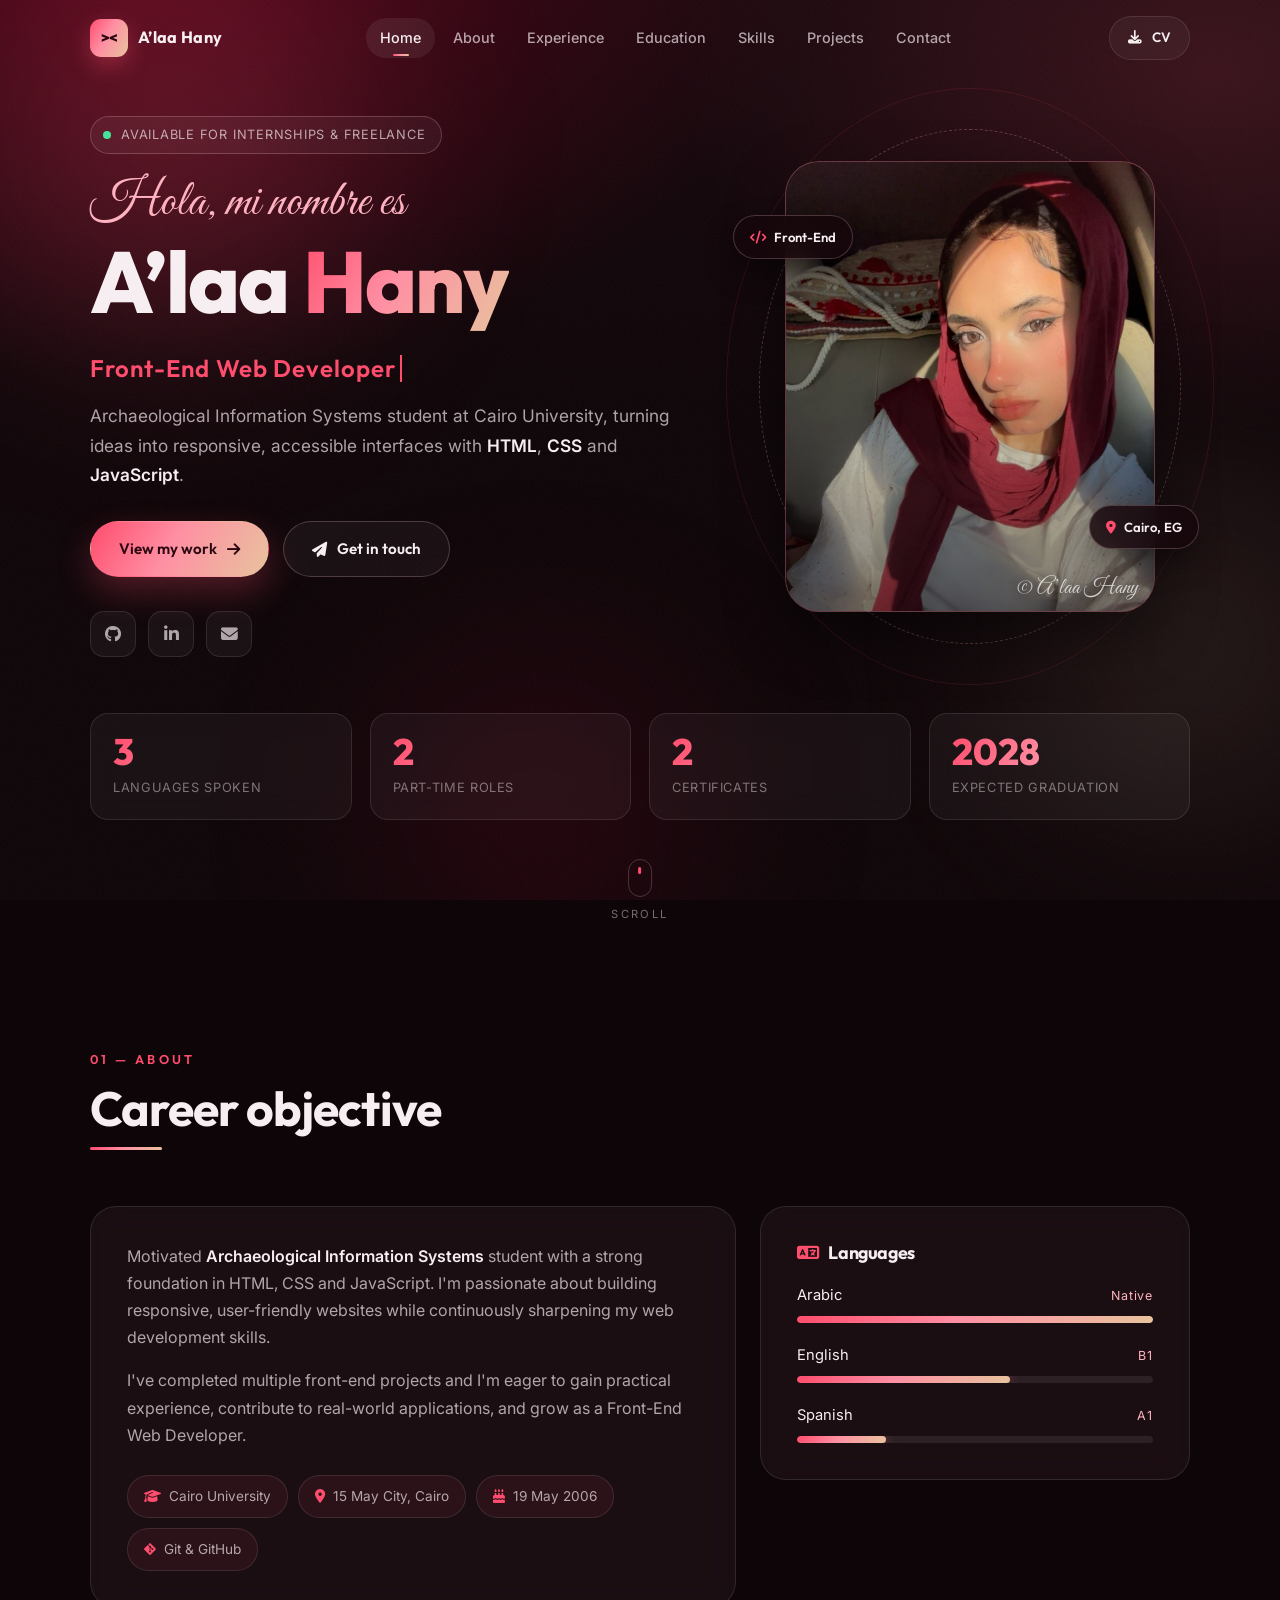
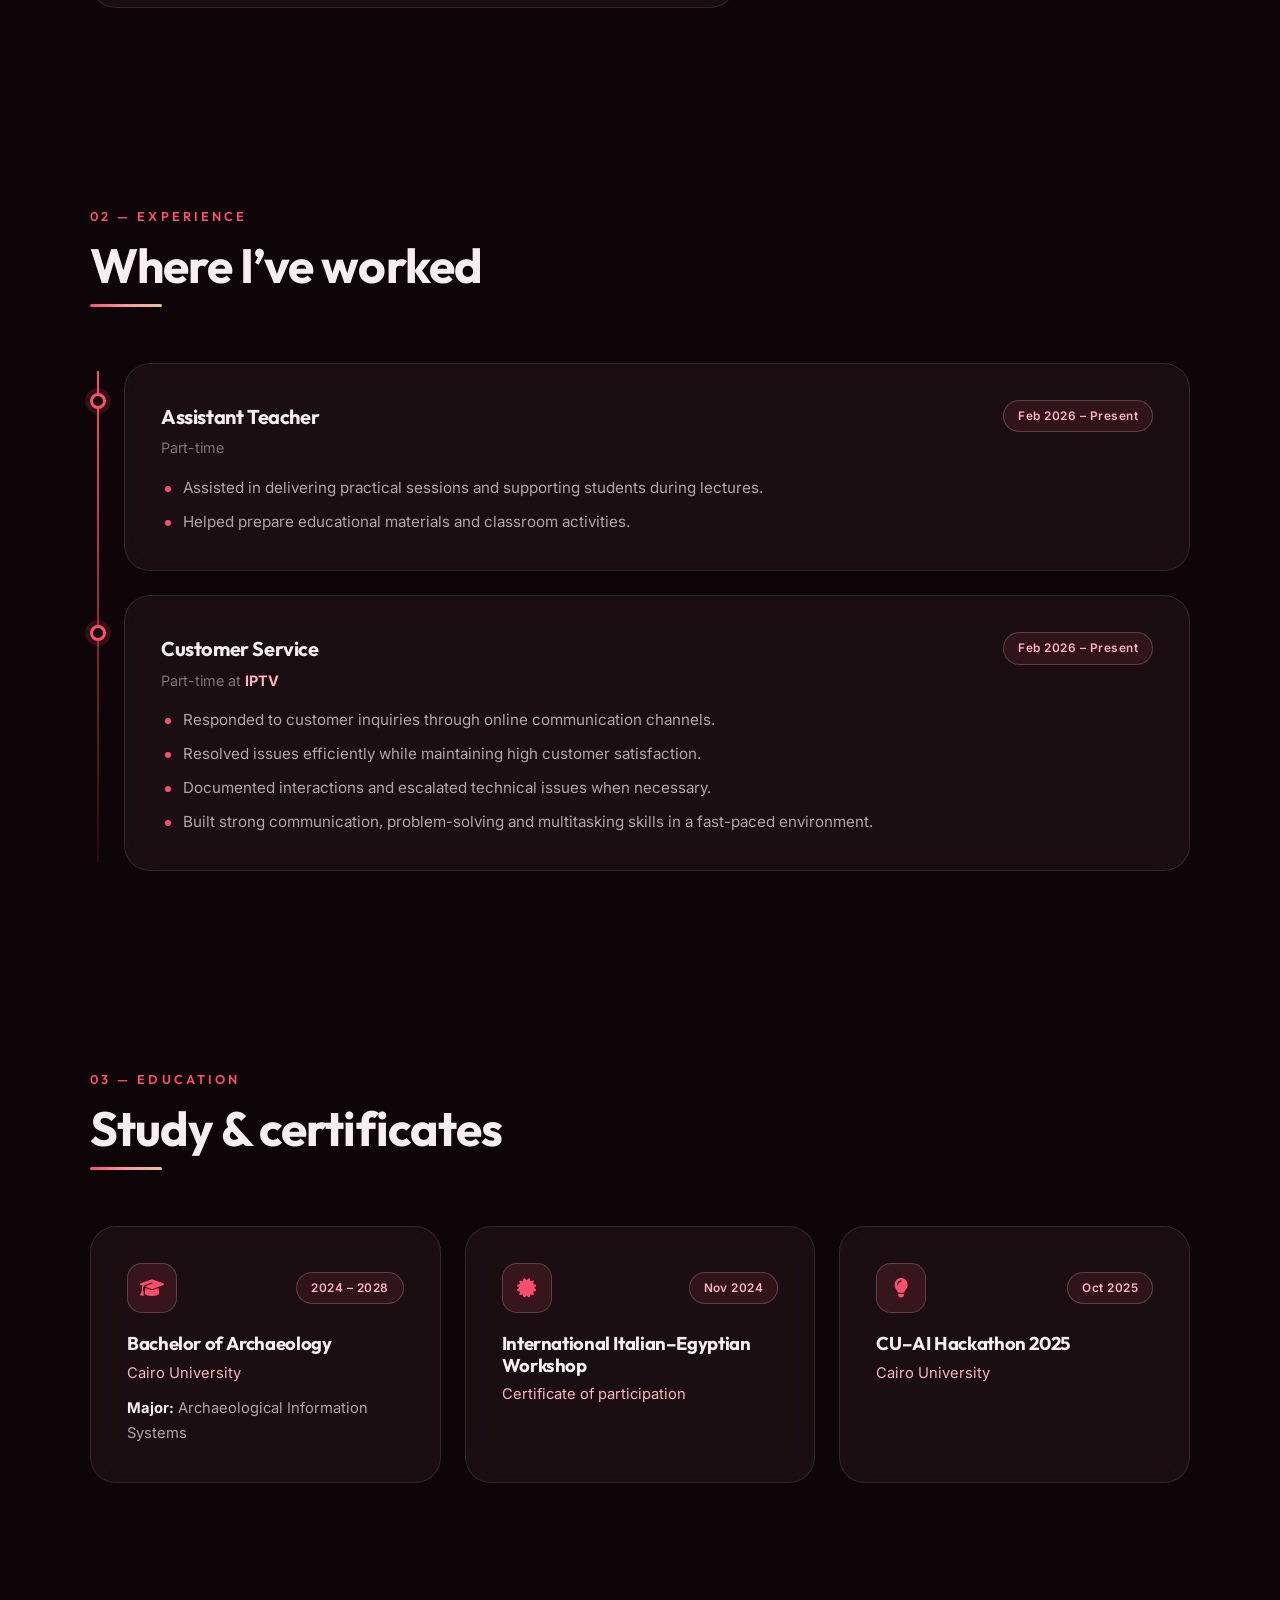
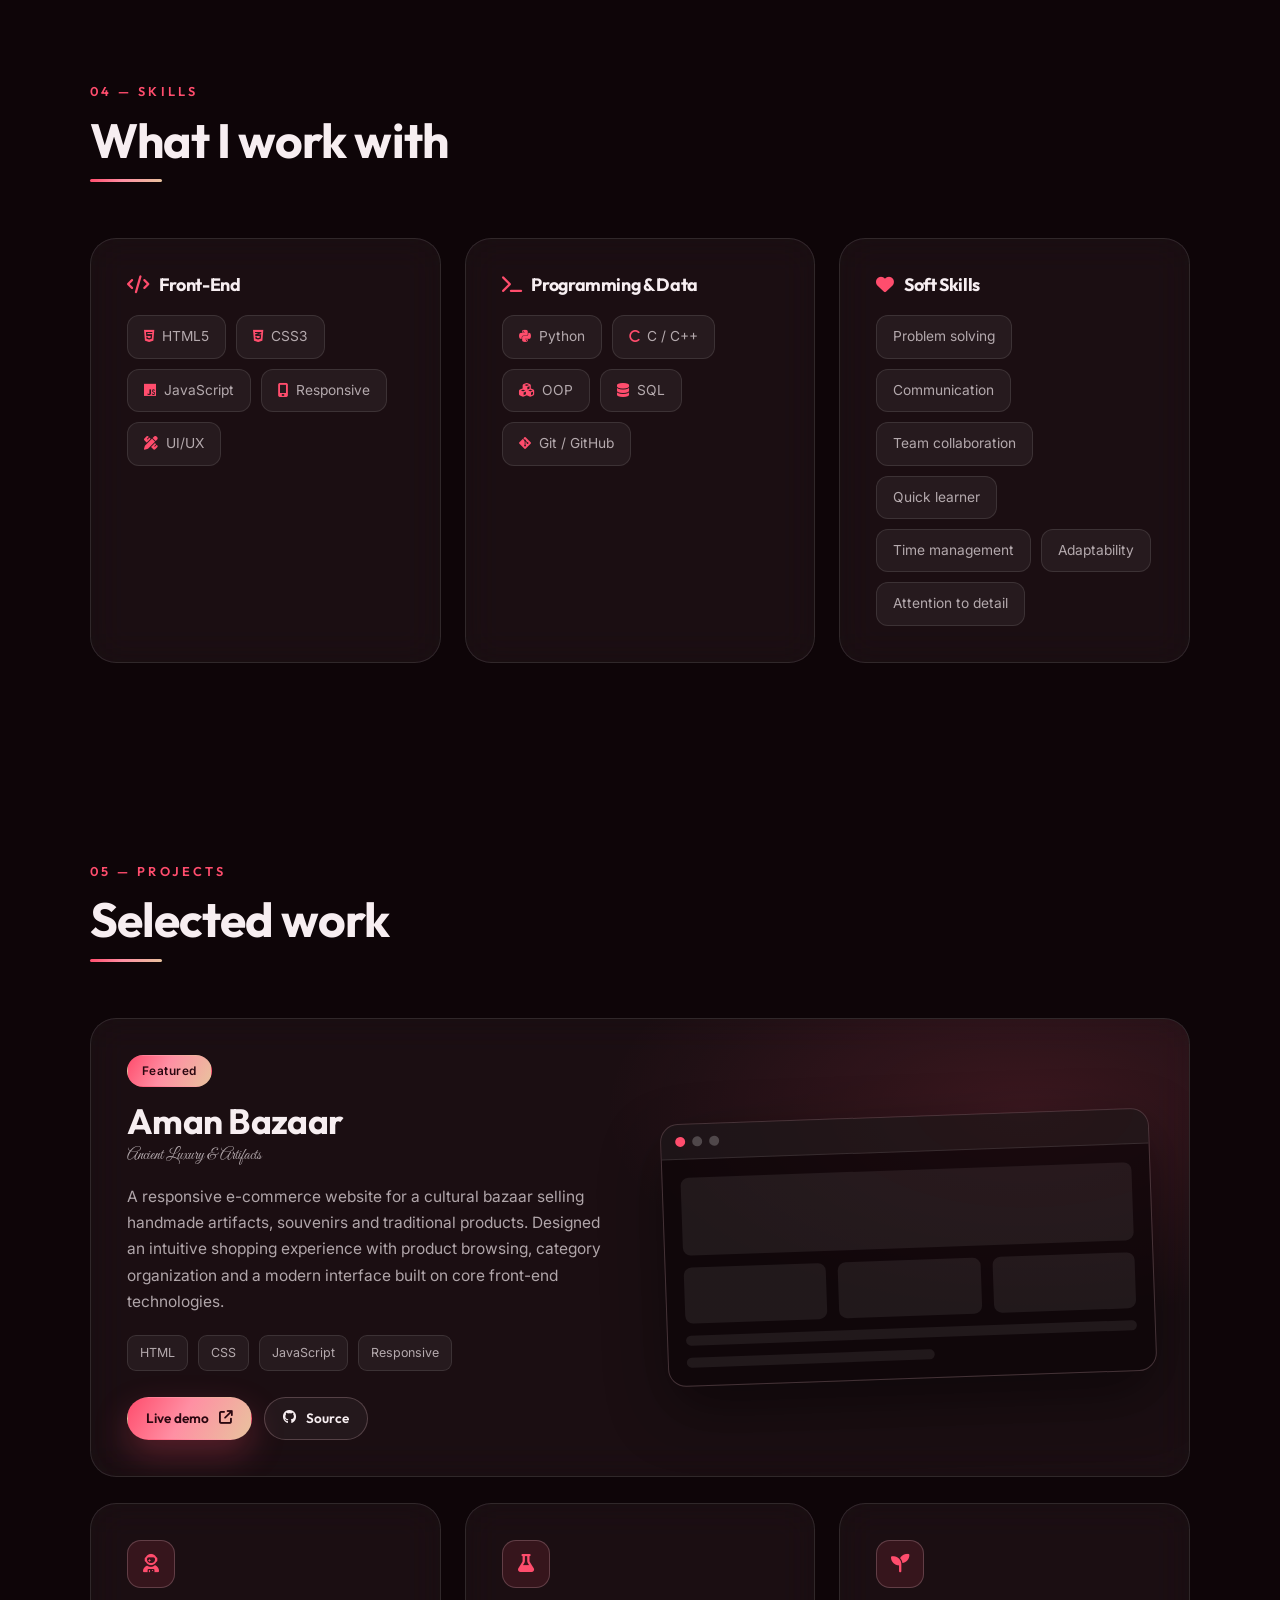
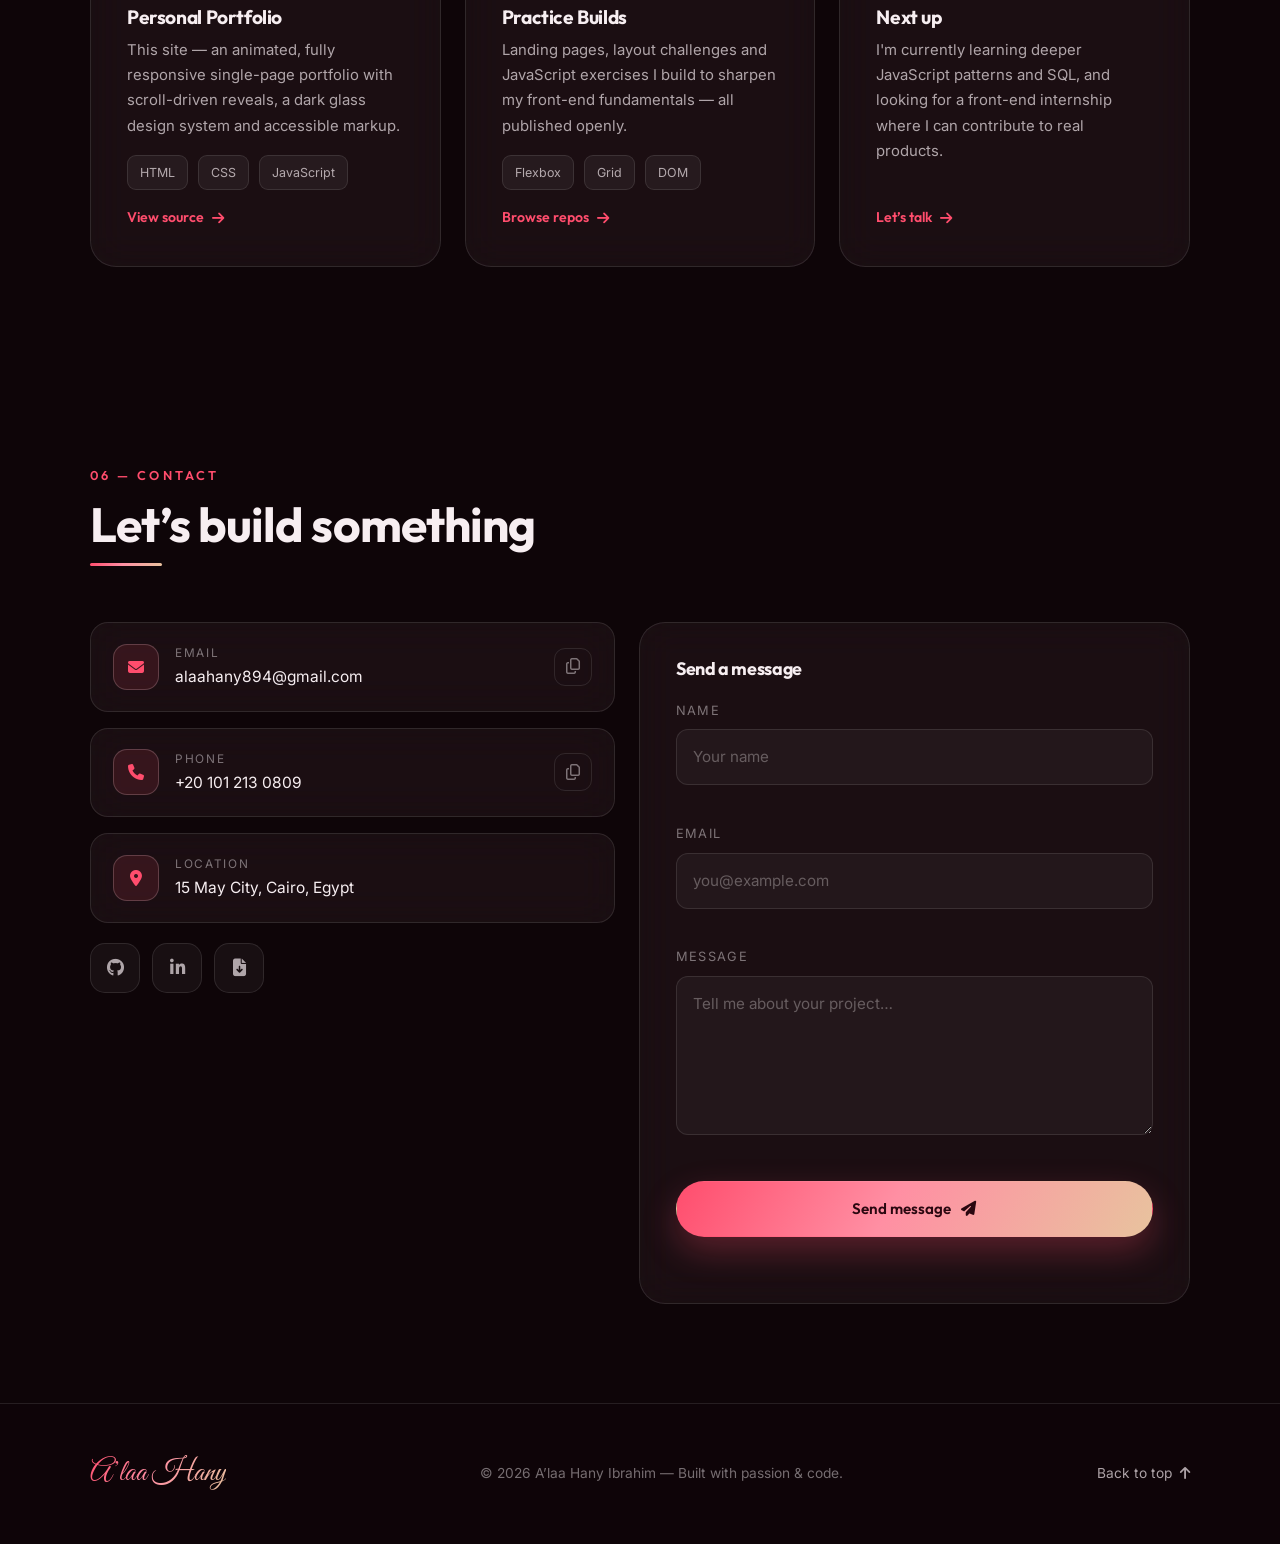
==== commit 942b7f17: "protect image from dwnload and enhance favicon" ====
--- a/index.html
+++ b/index.html
@@ -17,11 +17,10 @@
     <meta property="og:title" content="A'laa Hany Ibrahim | Front-End Web Developer">
     <meta property="og:description"
         content="Front-End Web Developer building responsive, user-friendly websites with HTML, CSS and JavaScript.">
-    <meta property="og:image" content="alaa.jpg">
     <meta property="og:url" content="https://alaa743.github.io/A-laa/">
 
     <link rel="icon"
-        href="data:image/svg+xml,<svg xmlns='http://www.w3.org/2000/svg' viewBox='0 0 100 100'><rect width='100' height='100' rx='24' fill='%2312060a'/><text x='50' y='72' font-size='64' font-family='Georgia,serif' font-weight='700' fill='%23ff4d6d' text-anchor='middle'>A</text></svg>">
+        href="data:image/svg+xml,<svg xmlns='http://www.w3.org/2000/svg' viewBox='0 0 100 100'><defs><linearGradient id='g' gradientUnits='userSpaceOnUse' x1='-9.15' y1='15.85' x2='109.15' y2='84.15'><stop offset='0' stop-color='%23ff4d6d'/><stop offset='.45' stop-color='%23ff8fa3'/><stop offset='1' stop-color='%23e8c39e'/></linearGradient></defs><rect width='100' height='100' rx='28.95' fill='url(%23g)'/><path fill='%232a0710' transform='translate(50 50) scale(1.8) translate(-51.18 -49.96)' d='M42 49.96L31.36 45.84L31.36 39.76L50.56 47.60L50.56 52.32L31.36 60.16L31.36 54.08M71 54.08L71 60.16L51.80 52.32L51.80 47.60L71 39.76L71 45.84L60.32 49.96'/></svg>">
 
     <link rel="preconnect" href="https://fonts.googleapis.com">
     <link rel="preconnect" href="https://fonts.gstatic.com" crossorigin>
@@ -129,8 +128,13 @@
                     <div class="portrait-stage" data-tilt>
                         <span class="ring ring-1" aria-hidden="true"></span>
                         <span class="ring ring-2" aria-hidden="true"></span>
-                        <div class="portrait-frame">
-                            <img src="alaa.jpg" alt="Portrait of A'laa Hany Ibrahim" width="900" height="1106">
+                        <div class="portrait-frame protected">
+                            <!-- Only a tile-shuffled image is served; script.js reassembles it here.
+                                 Regenerate with _tools/scramble.html (values must match). -->
+                            <canvas class="portrait-media" width="864" height="1056" role="img"
+                                aria-label="Portrait of A'laa Hany Ibrahim" data-tiles="hero-tiles.jpg"
+                                data-cols="9" data-rows="11" data-gutter="8" data-seed="1511506921"></canvas>
+                            <span class="watermark" aria-hidden="true">&copy; A&rsquo;laa Hany</span>
                         </div>
                         <div class="float-badge badge-a">
                             <i class="fa-solid fa-code" aria-hidden="true"></i> Front-End
--- a/style.css
+++ b/style.css
@@ -691,17 +691,22 @@
     animation: floatY 7s ease-in-out infinite;
 }
 
-.portrait-frame img {
+.portrait-media {
+    display: block;
     width: 100%;
     height: auto;
-    aspect-ratio: 900 / 1106;
-    object-fit: cover;
-    object-position: 60% 22%;
+    aspect-ratio: 864 / 1056;
     filter: saturate(1.02) contrast(1.03);
-    transition: transform var(--slow), filter var(--med);
-}
-
-.portrait-stage:hover .portrait-frame img {
+    opacity: 0;
+    transition: transform var(--slow), filter var(--med), opacity 0.8s var(--ease);
+}
+
+/* fades in once script.js has reassembled the tiles */
+.portrait-media.ready {
+    opacity: 1;
+}
+
+.portrait-stage:hover .portrait-media {
     transform: scale(1.04);
     filter: saturate(1.12) contrast(1.06);
 }
@@ -712,6 +717,41 @@
     inset: 0;
     background: linear-gradient(180deg, rgba(255, 77, 109, 0.10) 0%, transparent 35%, rgba(14, 5, 8, 0.55) 100%);
     pointer-events: none;
+}
+
+/* ---- image protection (deterrent, not DRM) ----
+   The served file is tile-scrambled and only reassembled on a canvas.
+   The canvas never receives pointer events, so right-click, drag and
+   long-press land on the frame instead — the browser offers no
+   "Save image" / "Copy image" option. */
+.protected {
+    -webkit-user-select: none;
+    user-select: none;
+    -webkit-touch-callout: none;
+}
+
+.protected img,
+.protected canvas {
+    pointer-events: none;
+    -webkit-user-drag: none;
+    -webkit-user-select: none;
+    user-select: none;
+    -webkit-touch-callout: none;
+}
+
+.watermark {
+    position: absolute;
+    right: 16px;
+    bottom: 12px;
+    z-index: 2;
+    font-family: 'Great Vibes', cursive;
+    font-size: 1.35rem;
+    line-height: 1;
+    color: rgba(255, 255, 255, 0.72);
+    text-shadow: 0 2px 10px rgba(0, 0, 0, 0.55);
+    pointer-events: none;
+    -webkit-user-select: none;
+    user-select: none;
 }
 
 @keyframes floatY {
